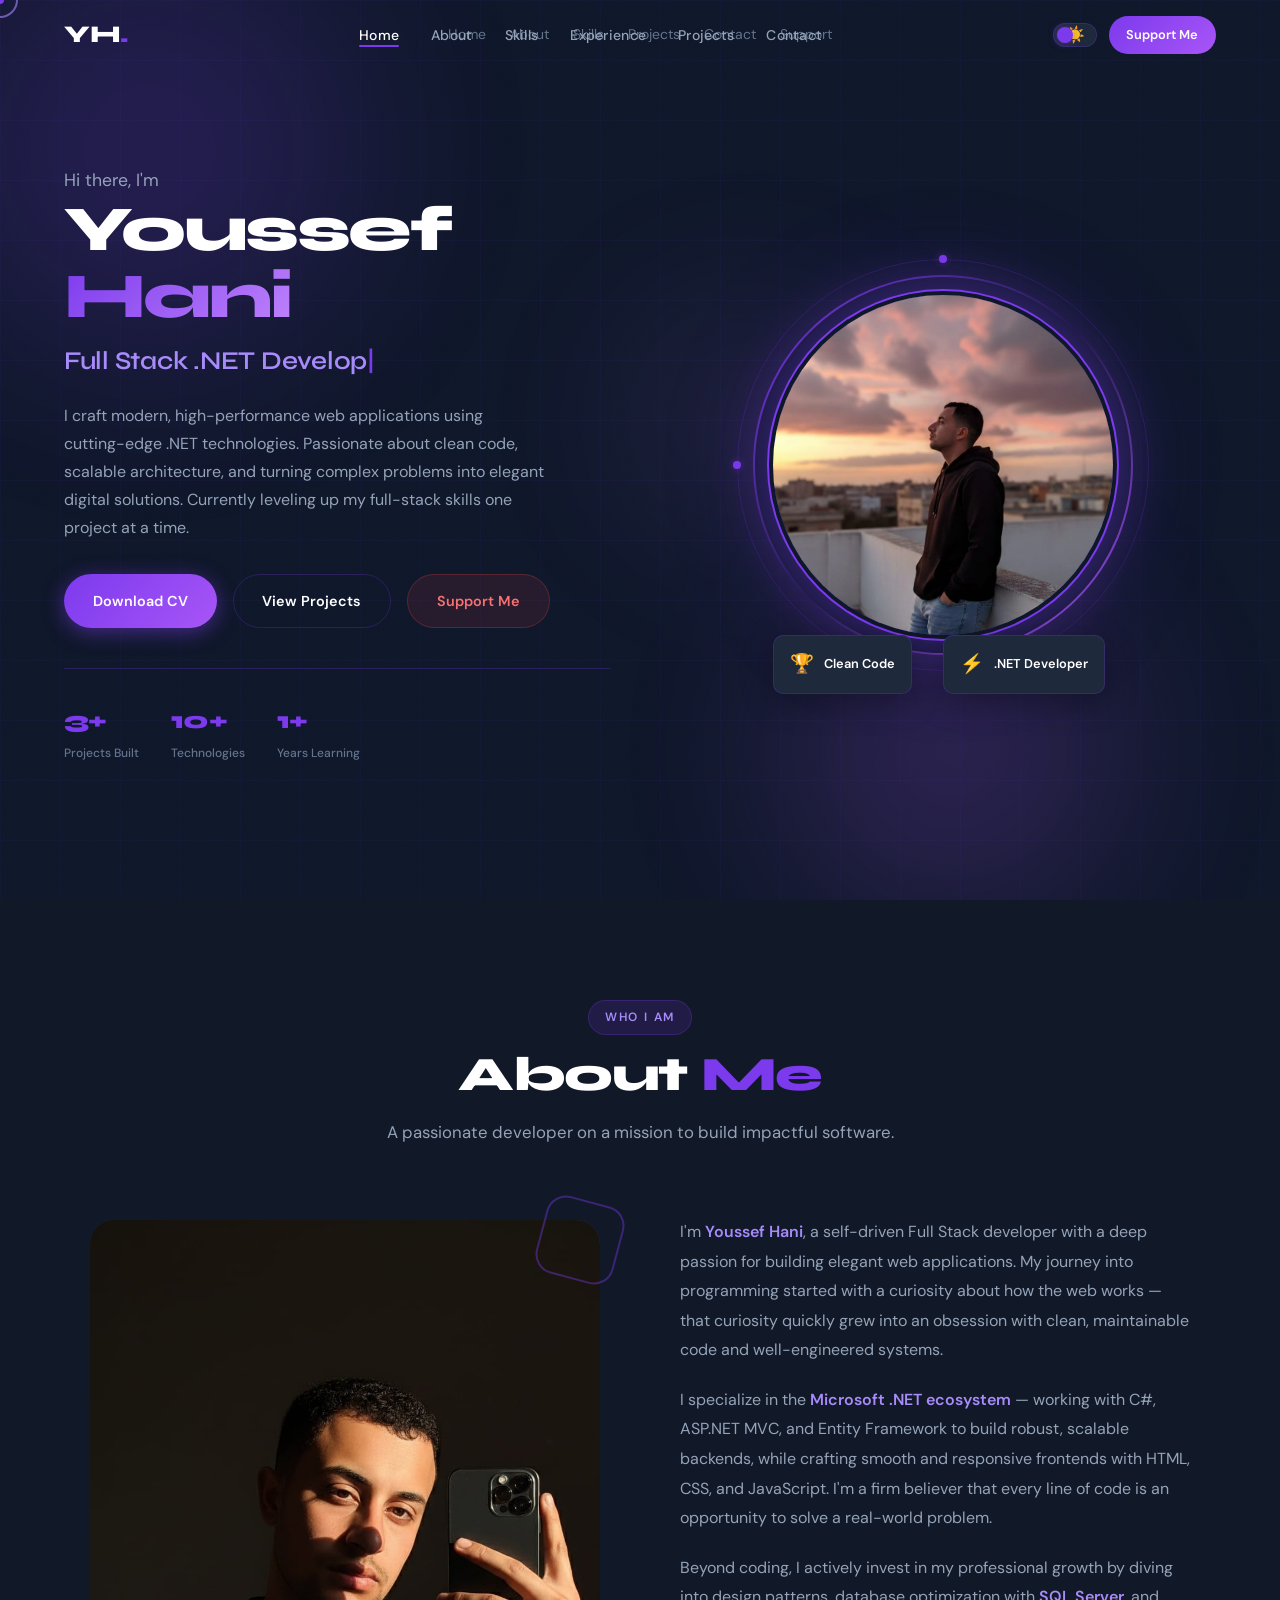
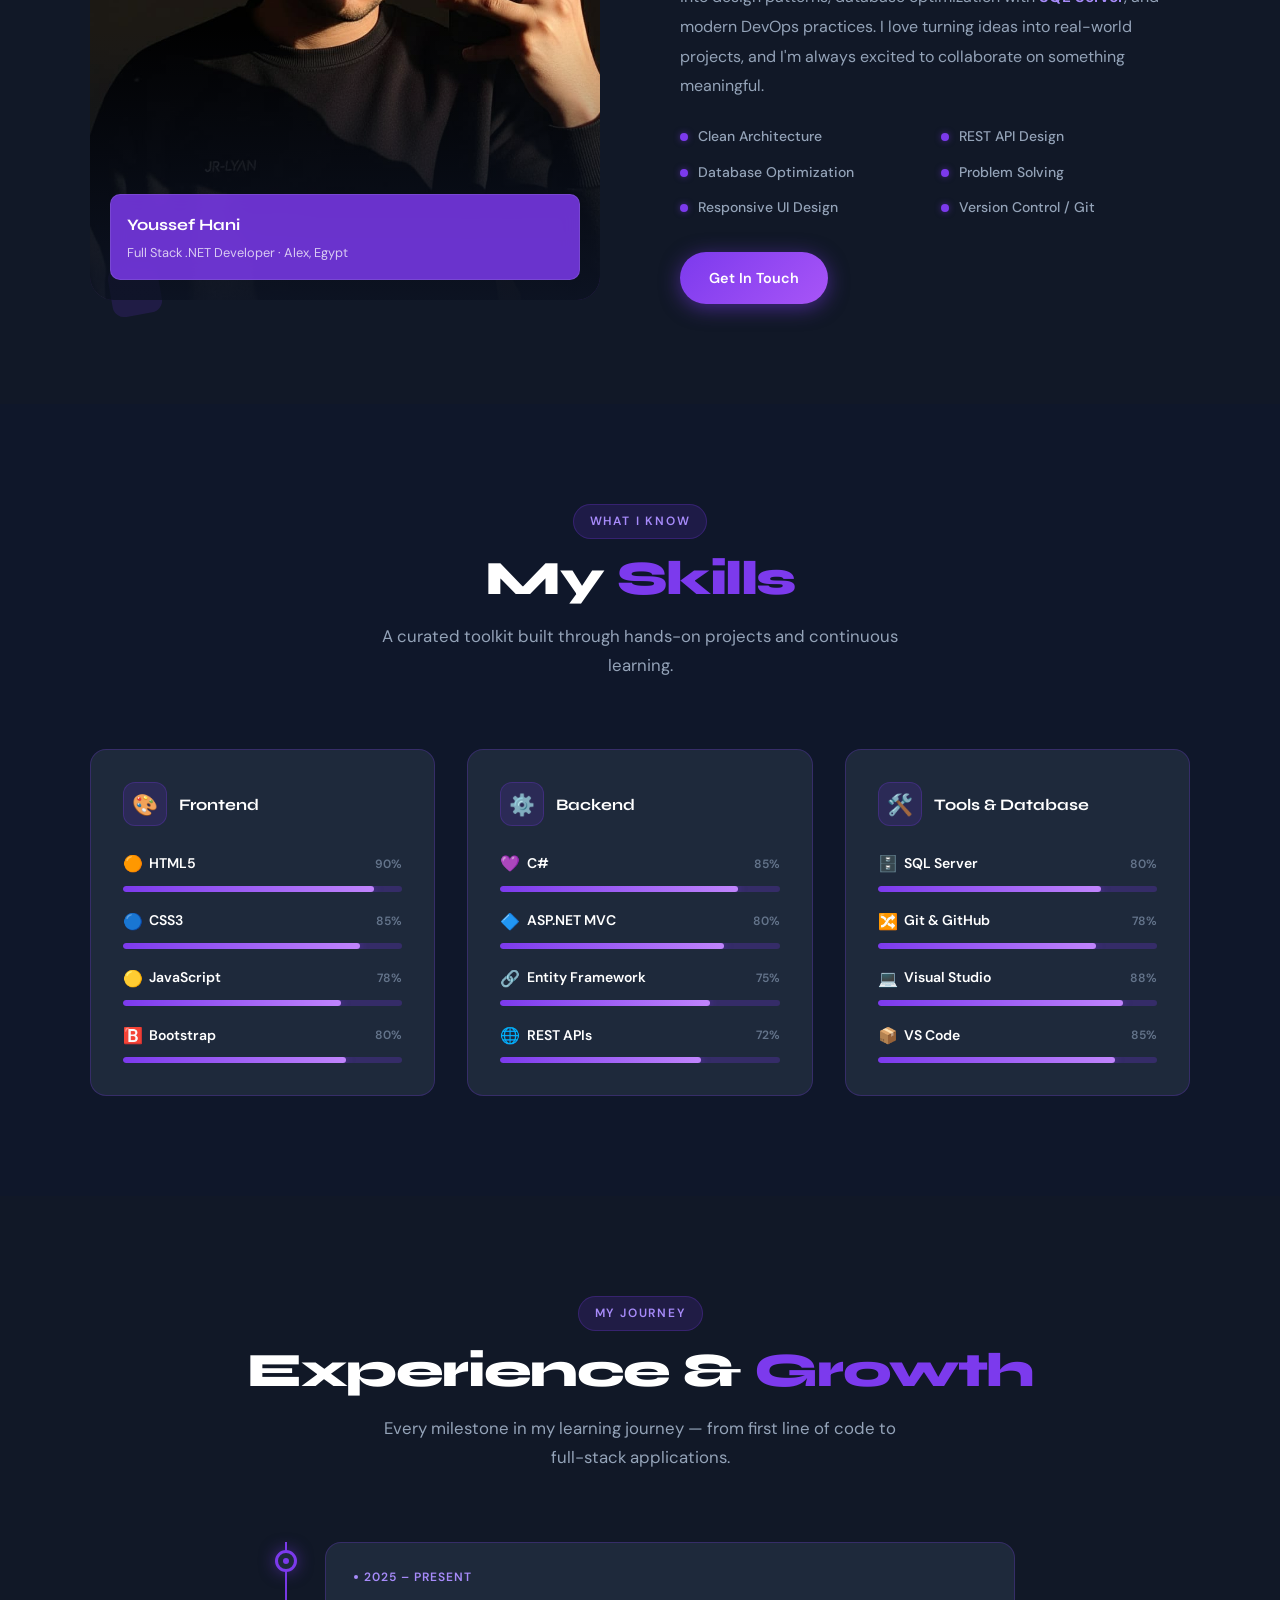
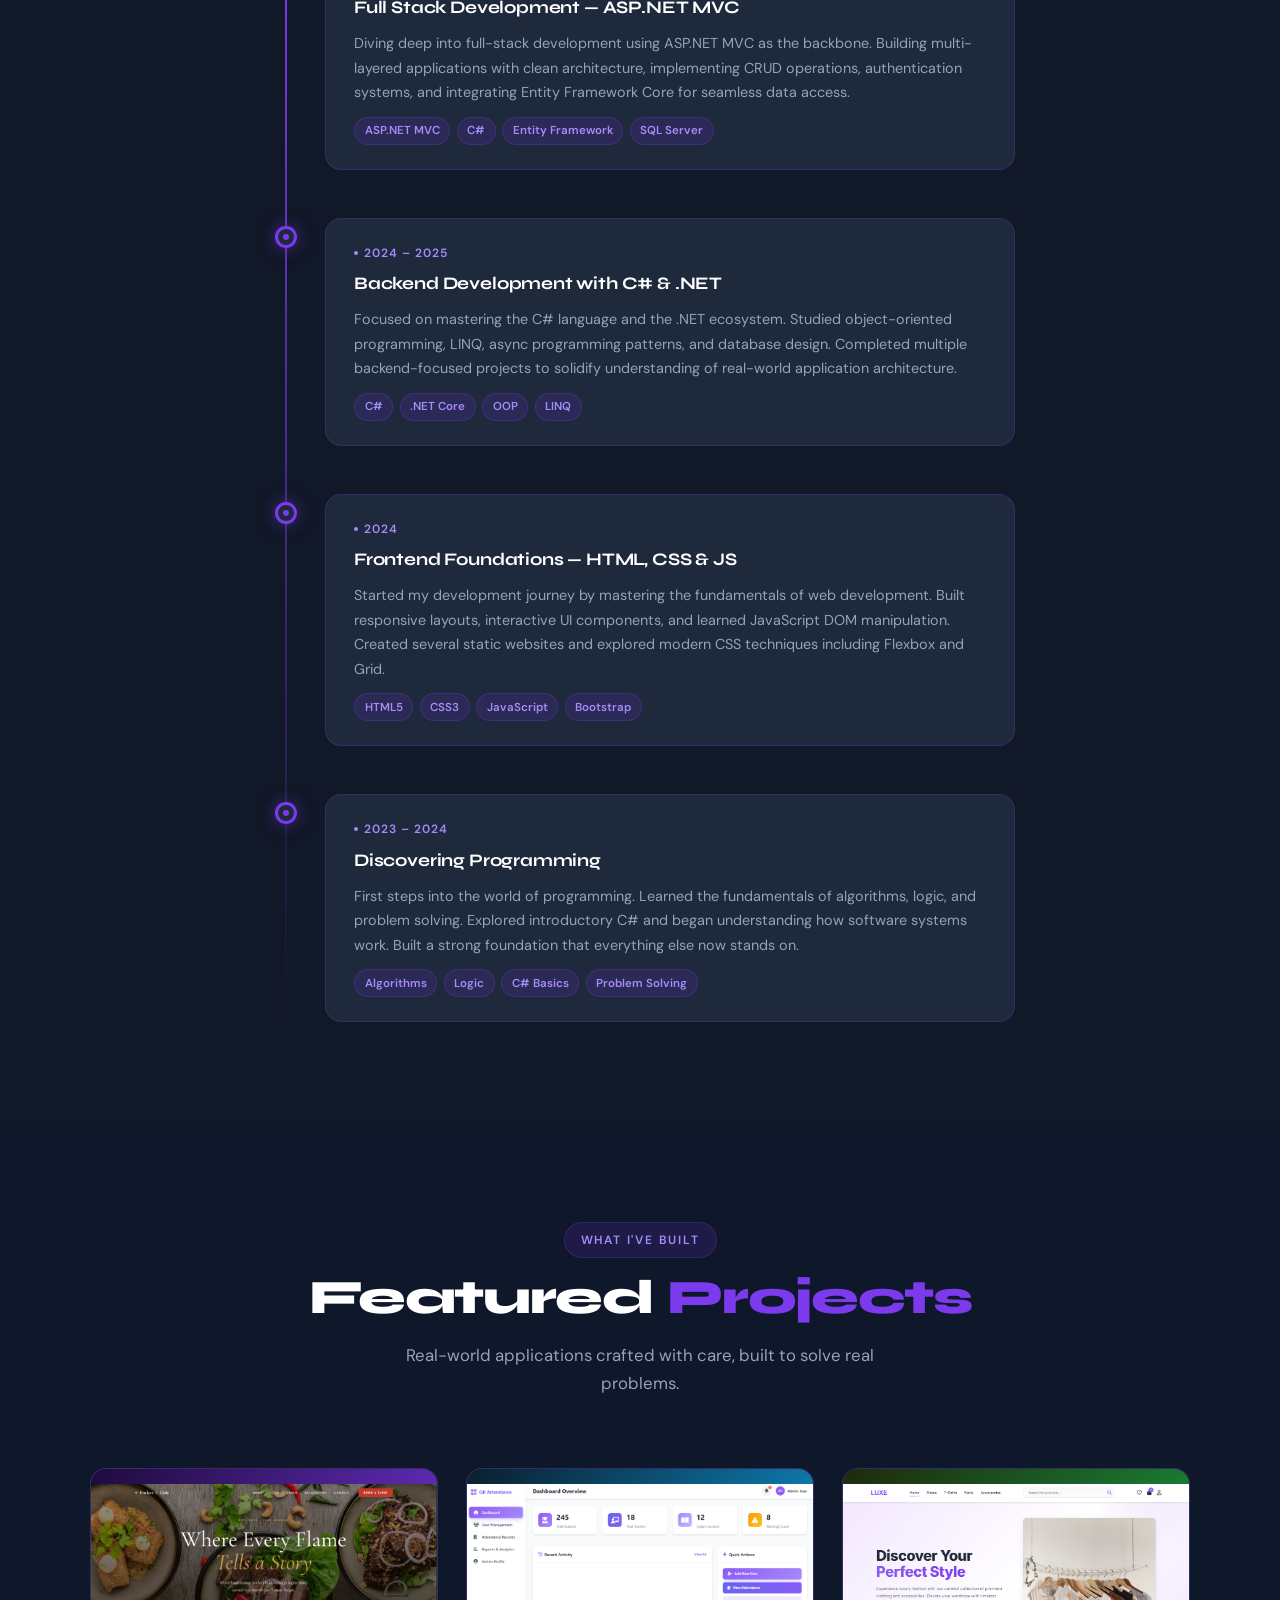
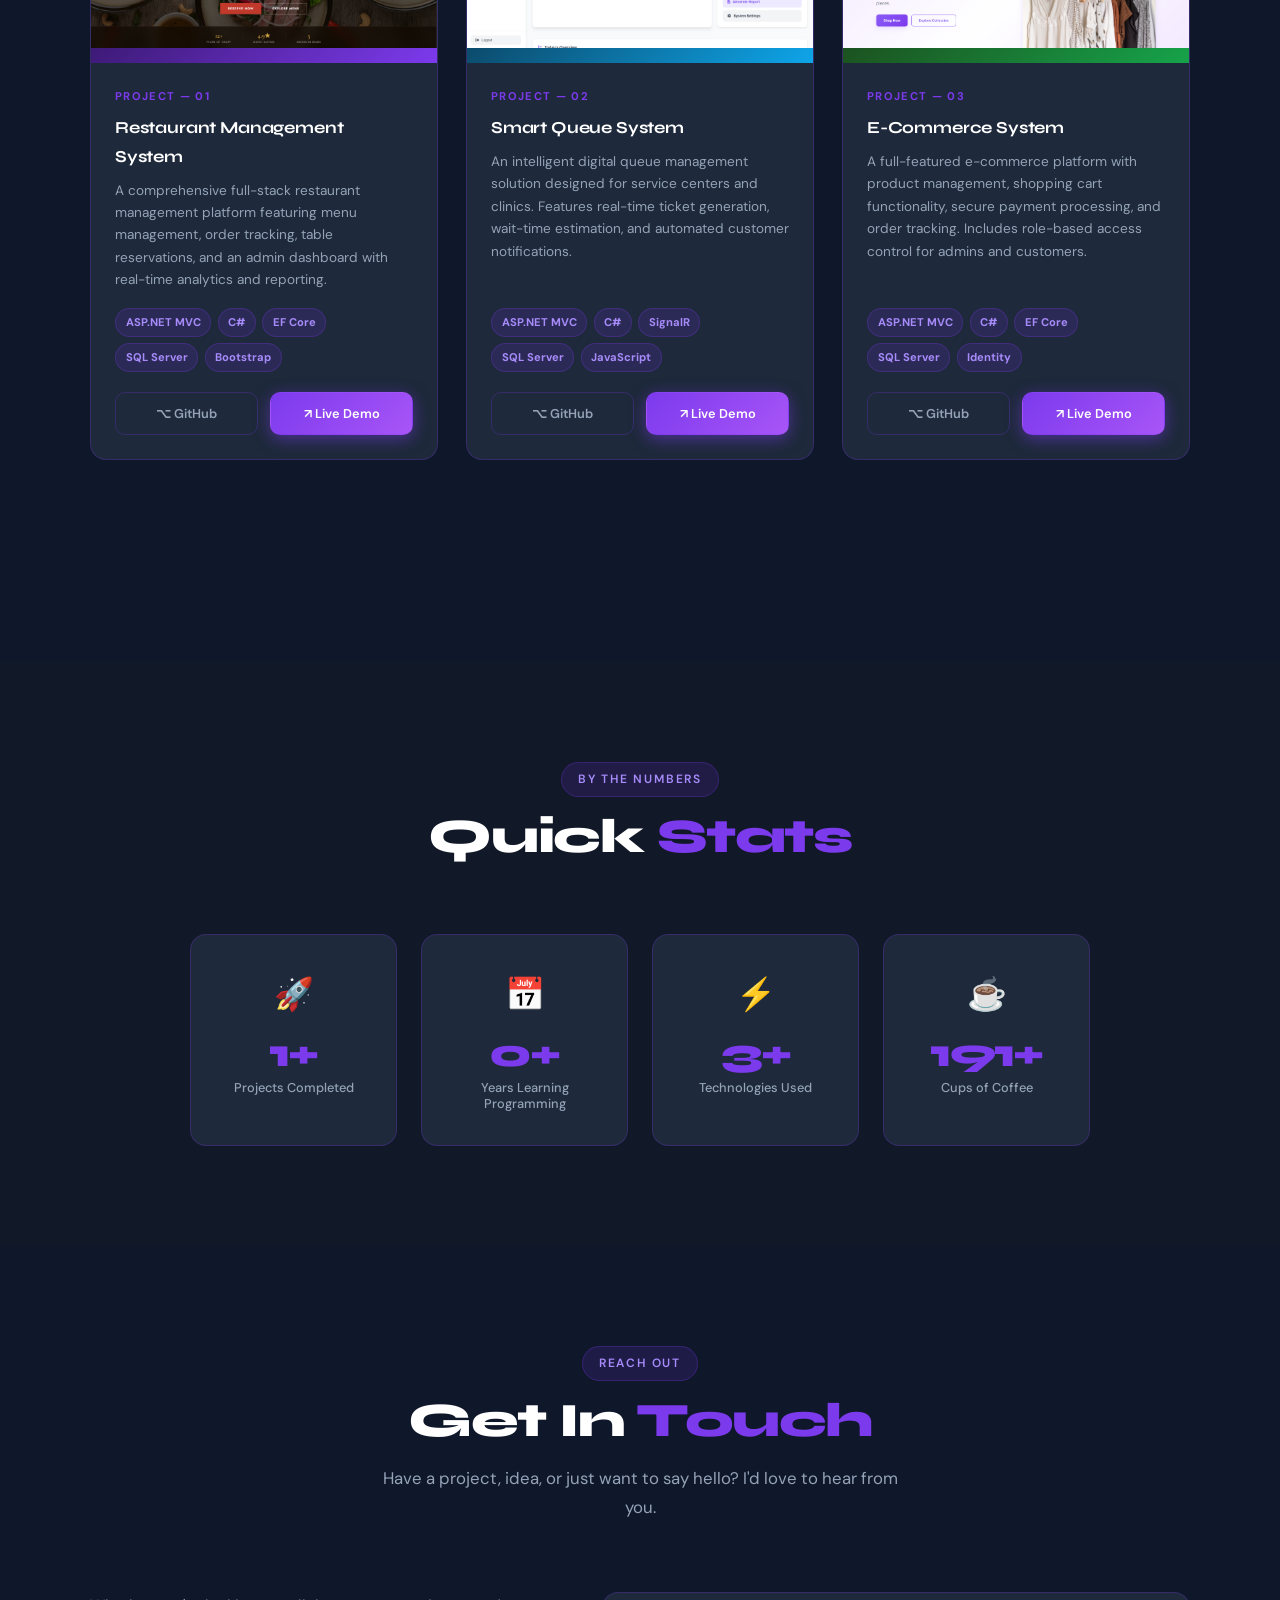
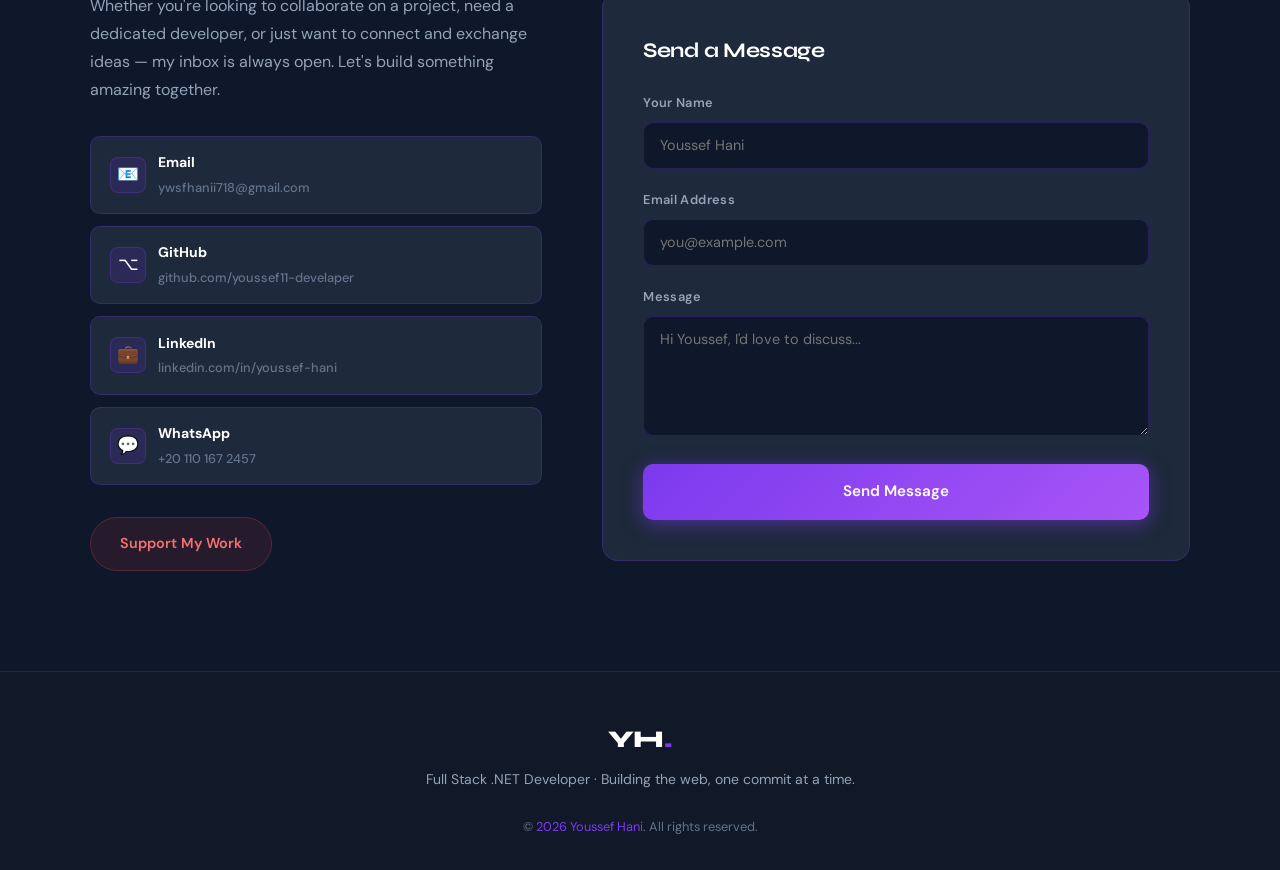
==== index.html @ 0d137464 "Add files via upload" ====
<!DOCTYPE html>
<html lang="en" data-theme="dark">
<head>
  <meta charset="UTF-8" />
  <meta name="viewport" content="width=device-width, initial-scale=1.0" />
  <title>Youssef Hani — Full Stack .NET Developer</title>
  <meta name="description" content="Portfolio of Youssef Hani, a passionate Full Stack .NET Developer specializing in ASP.NET MVC, C#, and modern web technologies." />
  <link rel="stylesheet" href="css/style.css" />
  <link rel="icon" href="data:image/svg+xml,<svg xmlns='http://www.w3.org/2000/svg' viewBox='0 0 32 32'><rect width='32' height='32' rx='8' fill='%237c3aed'/><text y='24' x='5' font-size='22' fill='white' font-family='sans-serif' font-weight='900'>Y</text></svg>" />
</head>
<body>

<!-- LOADER -->
<div id="loader">
  <div class="loader-ring"></div>
</div>

<!-- CURSOR -->
<div class="cursor-dot"></div>
<div class="cursor-ring"></div>

<!-- SCROLL TO TOP -->
<button class="scroll-top" id="scrollTop" aria-label="Scroll to top">↑</button>

<!-- ============================================================
     NAVIGATION
============================================================ -->
<nav id="navbar">
  <a href="#hero" class="nav-logo">YH<span>.</span></a>

  <ul class="nav-links">
    <li><a href="#hero">Home</a></li>
    <li><a href="#about">About</a></li>
    <li><a href="#skills">Skills</a></li>
    <li><a href="#experience">Experience</a></li>
    <li><a href="#projects">Projects</a></li>
    <li><a href="#contact">Contact</a></li>
  </ul>

  <div class="nav-actions">
    <button class="theme-toggle" id="themeToggle" aria-label="Toggle theme">
      <span class="theme-icon">☀️</span>
    </button>
    <a href="#contact" class="nav-support-btn">Support Me</a>
  </div>

  <button class="hamburger" id="hamburger" aria-label="Menu">
    <span></span><span></span><span></span>
  </button>
</nav>

<!-- Mobile Nav -->
<nav class="mobile-nav" id="mobileNav">
  <a href="#hero">Home</a>
  <a href="#about">About</a>
  <a href="#skills">Skills</a>
  <a href="#experience">Experience</a>
  <a href="#projects">Projects</a>
  <a href="#contact">Contact</a>
</nav>

<!-- ============================================================
     HERO SECTION
============================================================ -->
<section id="hero">
  <div class="hero-bg">
    <div class="hero-orb hero-orb-1"></div>
    <div class="hero-orb hero-orb-2"></div>
    <div class="hero-orb hero-orb-3"></div>
    <div class="hero-grid"></div>
  </div>

  <div class="hero-container">

    <!-- Text -->
    <div class="hero-text">
      <p class="hero-greeting">Hi there, I'm</p>
      <h1 class="hero-name">Youssef<br><span class="highlight">Hani</span></h1>
      <h2 class="hero-title"><span id="typed"></span><span class="typed-cursor">|</span></h2>
      <p class="hero-intro">
        I craft modern, high-performance web applications using cutting-edge .NET technologies.
        Passionate about clean code, scalable architecture, and turning complex problems into
        elegant digital solutions. Currently leveling up my full-stack skills one project at a time.
      </p>

      <div class="hero-btns">
        <a href="files/Youssef Hani Ahmed Abd Allah final cv4.pdf" download class="btn-primary">
           Download CV
        </a>
        <a href="#projects" class="btn-secondary">
           View Projects
        </a>
        <a href="#contact" class="btn-support">
           Support Me
        </a>
      </div>

      <div class="hero-stats">
        <div class="hero-stat-item">
          <div class="hero-stat-num">3+</div>
          <div class="hero-stat-label">Projects Built</div>
        </div>
        <div class="hero-stat-item">
          <div class="hero-stat-num">10+</div>
          <div class="hero-stat-label">Technologies</div>
        </div>
        <div class="hero-stat-item">
          <div class="hero-stat-num">1+</div>
          <div class="hero-stat-label">Years Learning</div>
        </div>
      </div>
    </div>

    <!-- Image -->
    <div class="hero-image-wrap">
      <div class="profile-ring-outer">
        <div class="profile-ring"></div>
        <div class="profile-ring-2"></div>
        <div class="profile-dots">
          <div class="profile-dot"></div>
          <div class="profile-dot"></div>
          <div class="profile-dot"></div>
        </div>
        <div class="profile-img-container">
          <div class="profile-placeholder"><img src="image/profile.jpeg" alt="Youssef Hani"></div>
        </div>

        <!-- Floating info cards -->
        <div class="hero-float-card"style="left: 50%;">
          <span class="float-icon">⚡</span> .NET Developer
        </div>
        <div class="hero-float-card">
          <span class="float-icon">🏆</span> Clean Code
        </div>
      </div>
    </div>

  </div>
</section>

<!-- ============================================================
     ABOUT SECTION
============================================================ -->
<section id="about">
  <div class="section-header reveal">
    <div class="section-label">Who I Am</div>
    <h2 class="section-title">About <span>Me</span></h2>
    <p class="section-desc">A passionate developer on a mission to build impactful software.</p>
  </div>

  <div class="about-grid">

    <div class="about-img-wrap reveal-left">
      <div class="about-img-box">
        <div class="big-letter"><img src="image/section.jpeg" alt="Youssef Hani"></div>
        <div class="about-img-badge">
          <h4>Youssef Hani</h4>
          <p>Full Stack .NET Developer · Alex, Egypt</p>
        </div>
      </div>
      <div class="about-decor"></div>
      <div class="about-decor-2"></div>
    </div>

    <div class="about-content reveal-right">
      <p>
        I'm <strong>Youssef Hani</strong>, a self-driven Full Stack developer with a deep passion for
        building elegant web applications. My journey into programming started with a curiosity
        about how the web works — that curiosity quickly grew into an obsession with clean, 
        maintainable code and well-engineered systems.
      </p>
      <p>
        I specialize in the <strong>Microsoft .NET ecosystem</strong> — working with C#, ASP.NET MVC, 
        and Entity Framework to build robust, scalable backends, while crafting smooth and responsive
        frontends with HTML, CSS, and JavaScript. I'm a firm believer that every line of code is 
        an opportunity to solve a real-world problem.
      </p>
      <p>
        Beyond coding, I actively invest in my professional growth by diving into design patterns,
        database optimization with <strong>SQL Server</strong>, and modern DevOps practices. I love 
        turning ideas into real-world projects, and I'm always excited to collaborate on something meaningful.
      </p>

      <div class="about-highlights">
        <div class="about-highlight-item">Clean Architecture</div>
        <div class="about-highlight-item">REST API Design</div>
        <div class="about-highlight-item">Database Optimization</div>
        <div class="about-highlight-item">Problem Solving</div>
        <div class="about-highlight-item">Responsive UI Design</div>
        <div class="about-highlight-item">Version Control / Git</div>
      </div>

      <div style="margin-top:2rem;">
        <a href="#contact" class="btn-primary">Get In Touch</a>
      </div>
    </div>

  </div>
</section>

<!-- ============================================================
     SKILLS SECTION
============================================================ -->
<section id="skills">
  <div class="section-header reveal">
    <div class="section-label">What I Know</div>
    <h2 class="section-title">My <span>Skills</span></h2>
    <p class="section-desc">A curated toolkit built through hands-on projects and continuous learning.</p>
  </div>

  <div class="skills-container">
    <div class="skills-grid">

      <!-- Frontend -->
      <div class="skill-category reveal delay-1">
        <div class="skill-cat-header">
          <div class="skill-cat-icon">🎨</div>
          <div class="skill-cat-title">Frontend</div>
        </div>
        <div class="skill-items">
          <div class="skill-item">
            <div class="skill-info">
              <span class="skill-name"><span class="skill-icon">🟠</span> HTML5</span>
              <span class="skill-pct">90%</span>
            </div>
            <div class="skill-bar"><div class="skill-bar-fill" data-width="90"></div></div>
          </div>
          <div class="skill-item">
            <div class="skill-info">
              <span class="skill-name"><span class="skill-icon">🔵</span> CSS3</span>
              <span class="skill-pct">85%</span>
            </div>
            <div class="skill-bar"><div class="skill-bar-fill" data-width="85"></div></div>
          </div>
          <div class="skill-item">
            <div class="skill-info">
              <span class="skill-name"><span class="skill-icon">🟡</span> JavaScript</span>
              <span class="skill-pct">78%</span>
            </div>
            <div class="skill-bar"><div class="skill-bar-fill" data-width="78"></div></div>
          </div>
          <div class="skill-item">
            <div class="skill-info">
              <span class="skill-name"><span class="skill-icon">🅱️</span> Bootstrap</span>
              <span class="skill-pct">80%</span>
            </div>
            <div class="skill-bar"><div class="skill-bar-fill" data-width="80"></div></div>
          </div>
        </div>
      </div>

      <!-- Backend -->
      <div class="skill-category reveal delay-2">
        <div class="skill-cat-header">
          <div class="skill-cat-icon">⚙️</div>
          <div class="skill-cat-title">Backend</div>
        </div>
        <div class="skill-items">
          <div class="skill-item">
            <div class="skill-info">
              <span class="skill-name"><span class="skill-icon">💜</span> C#</span>
              <span class="skill-pct">85%</span>
            </div>
            <div class="skill-bar"><div class="skill-bar-fill" data-width="85"></div></div>
          </div>
          <div class="skill-item">
            <div class="skill-info">
              <span class="skill-name"><span class="skill-icon">🔷</span> ASP.NET MVC</span>
              <span class="skill-pct">80%</span>
            </div>
            <div class="skill-bar"><div class="skill-bar-fill" data-width="80"></div></div>
          </div>
          <div class="skill-item">
            <div class="skill-info">
              <span class="skill-name"><span class="skill-icon">🔗</span> Entity Framework</span>
              <span class="skill-pct">75%</span>
            </div>
            <div class="skill-bar"><div class="skill-bar-fill" data-width="75"></div></div>
          </div>
          <div class="skill-item">
            <div class="skill-info">
              <span class="skill-name"><span class="skill-icon">🌐</span> REST APIs</span>
              <span class="skill-pct">72%</span>
            </div>
            <div class="skill-bar"><div class="skill-bar-fill" data-width="72"></div></div>
          </div>
        </div>
      </div>

      <!-- Tools -->
      <div class="skill-category reveal delay-3">
        <div class="skill-cat-header">
          <div class="skill-cat-icon">🛠️</div>
          <div class="skill-cat-title">Tools & Database</div>
        </div>
        <div class="skill-items">
          <div class="skill-item">
            <div class="skill-info">
              <span class="skill-name"><span class="skill-icon">🗄️</span> SQL Server</span>
              <span class="skill-pct">80%</span>
            </div>
            <div class="skill-bar"><div class="skill-bar-fill" data-width="80"></div></div>
          </div>
          <div class="skill-item">
            <div class="skill-info">
              <span class="skill-name"><span class="skill-icon">🔀</span> Git & GitHub</span>
              <span class="skill-pct">78%</span>
            </div>
            <div class="skill-bar"><div class="skill-bar-fill" data-width="78"></div></div>
          </div>
          <div class="skill-item">
            <div class="skill-info">
              <span class="skill-name"><span class="skill-icon">💻</span> Visual Studio</span>
              <span class="skill-pct">88%</span>
            </div>
            <div class="skill-bar"><div class="skill-bar-fill" data-width="88"></div></div>
          </div>
          <div class="skill-item">
            <div class="skill-info">
              <span class="skill-name"><span class="skill-icon">📦</span> VS Code</span>
              <span class="skill-pct">85%</span>
            </div>
            <div class="skill-bar"><div class="skill-bar-fill" data-width="85"></div></div>
          </div>
        </div>
      </div>

    </div>
  </div>
</section>

<!-- ============================================================
     EXPERIENCE SECTION
============================================================ -->
<section id="experience">
  <div class="section-header reveal">
    <div class="section-label">My Journey</div>
    <h2 class="section-title">Experience &amp; <span>Growth</span></h2>
    <p class="section-desc">Every milestone in my learning journey — from first line of code to full-stack applications.</p>
  </div>

  <div class="timeline">

    <div class="timeline-item reveal">
      <div class="timeline-dot"><div class="timeline-dot-inner"></div></div>
      <div class="timeline-card">
        <div class="timeline-period">2025 – Present</div>
        <h3 class="timeline-title">Full Stack Development — ASP.NET MVC</h3>
        <p class="timeline-desc">
          Diving deep into full-stack development using ASP.NET MVC as the backbone. Building multi-layered
          applications with clean architecture, implementing CRUD operations, authentication systems, and integrating
          Entity Framework Core for seamless data access.
        </p>
        <div class="timeline-tags">
          <span class="timeline-tag">ASP.NET MVC</span>
          <span class="timeline-tag">C#</span>
          <span class="timeline-tag">Entity Framework</span>
          <span class="timeline-tag">SQL Server</span>
        </div>
      </div>
    </div>

    <div class="timeline-item reveal delay-1">
      <div class="timeline-dot"><div class="timeline-dot-inner"></div></div>
      <div class="timeline-card">
        <div class="timeline-period">2024 – 2025</div>
        <h3 class="timeline-title">Backend Development with C# &amp; .NET</h3>
        <p class="timeline-desc">
          Focused on mastering the C# language and the .NET ecosystem. Studied object-oriented programming, LINQ,
          async programming patterns, and database design. Completed multiple backend-focused projects to solidify
          understanding of real-world application architecture.
        </p>
        <div class="timeline-tags">
          <span class="timeline-tag">C#</span>
          <span class="timeline-tag">.NET Core</span>
          <span class="timeline-tag">OOP</span>
          <span class="timeline-tag">LINQ</span>
        </div>
      </div>
    </div>

    <div class="timeline-item reveal delay-2">
      <div class="timeline-dot"><div class="timeline-dot-inner"></div></div>
      <div class="timeline-card">
        <div class="timeline-period">2024</div>
        <h3 class="timeline-title">Frontend Foundations — HTML, CSS &amp; JS</h3>
        <p class="timeline-desc">
          Started my development journey by mastering the fundamentals of web development. Built responsive layouts,
          interactive UI components, and learned JavaScript DOM manipulation. Created several static websites
          and explored modern CSS techniques including Flexbox and Grid.
        </p>
        <div class="timeline-tags">
          <span class="timeline-tag">HTML5</span>
          <span class="timeline-tag">CSS3</span>
          <span class="timeline-tag">JavaScript</span>
          <span class="timeline-tag">Bootstrap</span>
        </div>
      </div>
    </div>

    <div class="timeline-item reveal delay-3">
      <div class="timeline-dot"><div class="timeline-dot-inner"></div></div>
      <div class="timeline-card">
        <div class="timeline-period">2023 – 2024</div>
        <h3 class="timeline-title">Discovering Programming</h3>
        <p class="timeline-desc">
          First steps into the world of programming. Learned the fundamentals of algorithms, logic, and problem
          solving. Explored introductory C# and began understanding how software systems work. Built a strong
          foundation that everything else now stands on.
        </p>
        <div class="timeline-tags">
          <span class="timeline-tag">Algorithms</span>
          <span class="timeline-tag">Logic</span>
          <span class="timeline-tag">C# Basics</span>
          <span class="timeline-tag">Problem Solving</span>
        </div>
      </div>
    </div>

  </div>
</section>

<!-- ============================================================
     PROJECTS SECTION
============================================================ -->
<section id="projects">
  <div class="section-header reveal">
    <div class="section-label">What I've Built</div>
    <h2 class="section-title">Featured <span>Projects</span></h2>
    <p class="section-desc">Real-world applications crafted with care, built to solve real problems.</p>
  </div>

  <div class="projects-grid">

    <!-- Project 1 -->
    <div class="project-card reveal delay-1">
      <div class="project-img">
        <div class="project-img-inner project-img-placeholder proj-p1"><img src="image/resturant.png" alt="Project 1"></div>
        <div class="project-img-overlay">
          <a href="https://github.com/Youssef11-Develaper/Restaurant" target="_blank" class="overlay-btn" title="GitHub">⌥</a>
          <a href="https://github.com/Youssef11-Develaper/Restaurant" class="overlay-btn" title="Live Demo">↗</a>
        </div>
      </div>
      <div class="project-content">
        <div class="project-number">Project — 01</div>
        <h3 class="project-title">Restaurant Management System</h3>
        <p class="project-desc">
          A comprehensive full-stack restaurant management platform featuring menu management, order tracking,
          table reservations, and an admin dashboard with real-time analytics and reporting.
        </p>
        <div class="project-techs">
          <span class="project-tech">ASP.NET MVC</span>
          <span class="project-tech">C#</span>
          <span class="project-tech">EF Core</span>
          <span class="project-tech">SQL Server</span>
          <span class="project-tech">Bootstrap</span>
        </div>
        <div class="project-links">
          <a href="https://github.com/Youssef11-Develaper/Restaurant" target="_blank" class="project-link-btn github">⌥ GitHub</a>
          <a href="https://github.com/Youssef11-Develaper/Restaurant" class="project-link-btn demo">↗ Live Demo</a>
        </div>
      </div>
    </div>

    <!-- Project 2 -->
    <div class="project-card reveal delay-2">
      <div class="project-img">
        <div class="project-img-inner project-img-placeholder proj-p2"><img src="image/QR.png" alt="Project 2"></div>
        <div class="project-img-overlay">
          <a href="https://github.com/Youssef11-Develaper/QR-Attendance-System-FrontEnd" target="_blank" class="overlay-btn" title="GitHub">⌥</a>
          <a href="https://youssef11-develaper.github.io/QR-Attendance-System-FrontEnd/" class="overlay-btn" title="Live Demo">↗</a>
        </div>
      </div>
      <div class="project-content">
        <div class="project-number">Project — 02</div>
        <h3 class="project-title">Smart Queue System</h3>
        <p class="project-desc">
          An intelligent digital queue management solution designed for service centers and clinics.
          Features real-time ticket generation, wait-time estimation, and automated customer notifications.
        </p>
        <div class="project-techs">
          <span class="project-tech">ASP.NET MVC</span>
          <span class="project-tech">C#</span>
          <span class="project-tech">SignalR</span>
          <span class="project-tech">SQL Server</span>
          <span class="project-tech">JavaScript</span>
        </div>
        <div class="project-links">
          <a href="https://github.com/Youssef11-Develaper/QR-Attendance-System-FrontEnd" target="_blank" class="project-link-btn github">⌥ GitHub</a>
          <a href="https://youssef11-develaper.github.io/QR-Attendance-System-FrontEnd/" class="project-link-btn demo">↗ Live Demo</a>
        </div>
      </div>
    </div>

    <!-- Project 3 -->
    <div class="project-card reveal delay-3">
      <div class="project-img">
        <div class="project-img-inner project-img-placeholder proj-p3"><img src="image/e-commmerce.png" alt="Project 3"></div>
        <div class="project-img-overlay">
          <a href="https://github.com/Youssef11-Develaper/Shopping" target="_blank" class="overlay-btn" title="GitHub">⌥</a>
          <a href=" https://youssef11-develaper.github.io/Shopping/" class="overlay-btn" title="Live Demo">↗</a>
        </div>
      </div>
      <div class="project-content">
        <div class="project-number">Project — 03</div>
        <h3 class="project-title">E-Commerce System</h3>
        <p class="project-desc">
          A full-featured e-commerce platform with product management, shopping cart functionality,
          secure payment processing, and order tracking. Includes role-based access control for admins and customers.
        </p>
        <div class="project-techs">
          <span class="project-tech">ASP.NET MVC</span>
          <span class="project-tech">C#</span>
          <span class="project-tech">EF Core</span>
          <span class="project-tech">SQL Server</span>
          <span class="project-tech">Identity</span>
        </div>
        <div class="project-links">
          <a href="https://github.com/Youssef11-Develaper/Shopping" target="_blank" class="project-link-btn github">⌥ GitHub</a>
          <button class="project-link-btn demo">↗ Live Demo</button>
        </div>
      </div>
    </div>

  </div>

  <div style="text-align:center; margin-top:3rem;" class="reveal">
    <a href="https://github.com/youssef11-develaper" target="_blank" class="btn-secondary">
      ⌥ View All on GitHub
    </a>
  </div>
</section>

<!-- ============================================================
     STATISTICS SECTION
============================================================ -->
<section id="stats">
  <div class="section-header reveal">
    <div class="section-label">By The Numbers</div>
    <h2 class="section-title">Quick <span>Stats</span></h2>
  </div>

  <div class="stats-grid">
    <div class="stat-card reveal delay-1">
      <div class="stat-icon">🚀</div>
      <div class="stat-num" data-target="3" data-suffix="+">0+</div>
      <div class="stat-label">Projects Completed</div>
    </div>
    <div class="stat-card reveal delay-2">
      <div class="stat-icon">📅</div>
      <div class="stat-num" data-target="1" data-suffix="+">0+</div>
      <div class="stat-label">Years Learning Programming</div>
    </div>
    <div class="stat-card reveal delay-3">
      <div class="stat-icon">⚡</div>
      <div class="stat-num" data-target="10" data-suffix="+">0+</div>
      <div class="stat-label">Technologies Used</div>
    </div>
    <div class="stat-card reveal delay-4">
      <div class="stat-icon">☕</div>
      <div class="stat-num" data-target="500" data-suffix="+">0+</div>
      <div class="stat-label">Cups of Coffee</div>
    </div>
  </div>
</section>

<!-- ============================================================
     CONTACT SECTION
============================================================ -->
<section id="contact">
  <div class="section-header reveal">
    <div class="section-label">Reach Out</div>
    <h2 class="section-title">Get In <span>Touch</span></h2>
    <p class="section-desc">Have a project, idea, or just want to say hello? I'd love to hear from you.</p>
  </div>

  <div class="contact-wrap">

    <!-- Info -->
    <div class="contact-info reveal-left">
      <p class="contact-intro">
        Whether you're looking to collaborate on a project, need a dedicated developer,
        or just want to connect and exchange ideas — my inbox is always open. Let's build something amazing together.
      </p>

      <div class="contact-links">
        <a href="mailto:ywsfhanii718@gmail.com" class="contact-link-item">
          <div class="contact-link-icon">📧</div>
          <div>
            <div style="font-weight:700; margin-bottom:2px;">Email</div>
            <div style="font-size:0.8rem; color:var(--text-dim);">ywsfhanii718@gmail.com</div>
          </div>
        </a>
        <a href="https://github.com/youssef11-develaper" target="_blank" class="contact-link-item">
          <div class="contact-link-icon">⌥</div>
          <div>
            <div style="font-weight:700; margin-bottom:2px;">GitHub</div>
            <div style="font-size:0.8rem; color:var(--text-dim);">github.com/youssef11-develaper</div>
          </div>
        </a>
        <a href="https://www.linkedin.com/in/youssef-hani718?utm_source=share&utm_campaign=share_via&utm_content=profile&utm_medium=android_app" target="_blank" class="contact-link-item">
          <div class="contact-link-icon">💼</div>
          <div>
            <div style="font-weight:700; margin-bottom:2px;">LinkedIn</div>
            <div style="font-size:0.8rem; color:var(--text-dim);">linkedin.com/in/youssef-hani</div>
          </div>
        </a>
        <a href="https://wa.me/201101672457" target="_blank" class="contact-link-item">
          <div class="contact-link-icon">💬</div>
          <div>
            <div style="font-weight:700; margin-bottom:2px;">WhatsApp</div>
            <div style="font-size:0.8rem; color:var(--text-dim);">+20 110 167 2457</div>
          </div>
        </a>
      </div>

      <a href="login.html" class="btn-support" style="display:inline-flex;">Support My Work</a>
    </div>

    <!-- Form -->
    <div class="contact-form-wrap reveal-right">
      <h3 class="form-title">Send a Message</h3>
      <form id="contactForm" novalidate>
        <div class="form-group">
          <label for="fname">Your Name</label>
          <input type="text" id="fname" placeholder="Youssef Hani" autocomplete="name" />
          <div class="form-error" id="nameErr">Please enter your name.</div>
        </div>
        <div class="form-group">
          <label for="femail">Email Address</label>
          <input type="email" id="femail" placeholder="you@example.com" autocomplete="email" />
          <div class="form-error" id="emailErr">Please enter a valid email address.</div>
        </div>
        <div class="form-group">
          <label for="fmessage">Message</label>
          <textarea id="fmessage" placeholder="Hi Youssef, I'd love to discuss..."></textarea>
          <div class="form-error" id="msgErr">Please enter a message (at least 10 characters).</div>
        </div>
        <a href="login.html"  type="submit" class="form-submit-btn">Send Message</a>
        <div class="form-success" id="formSuccess">
          ✅ Message sent successfully! I'll get back to you soon.
        </div>
      </form>
    </div>

  </div>
</section>

<!-- ============================================================
     FOOTER
============================================================ -->
<footer>
  <div class="footer-logo">YH<span>.</span></div>
  <p class="footer-tagline">Full Stack .NET Developer · Building the web, one commit at a time.</p>
  <nav class="footer-nav">
    <a href="#hero">Home</a>
    <a href="#about">About</a>
    <a href="#skills">Skills</a>
    <a href="#projects">Projects</a>
    <a href="#contact">Contact</a>
    <a href="login.html">Support</a>
  </nav>
  <p class="footer-copy">
    © <span id="year"></span> <span>Youssef Hani</span>. All rights reserved.
  </p>
</footer>

<script src="js/script.js"></script>
</body>
</html>
---- css/style.css ----
/* ============================================================
   FONTS
============================================================ */
@import url('https://fonts.googleapis.com/css2?family=Syne:wght@400;500;600;700;800&family=DM+Sans:ital,opsz,wght@0,9..40,300;0,9..40,400;0,9..40,500;1,9..40,300&display=swap');

/* ============================================================
   CSS VARIABLES - DARK MODE (DEFAULT)
============================================================ */
:root {
  --bg: #0f172a;
  --bg2: #111827;
  --card: #1e293b;
  --card2: #162032;
  --primary: #7c3aed;
  --primary-light: #9d5cf5;
  --secondary: #a78bfa;
  --accent: #c084fc;
  --text: #ffffff;
  --text-muted: #94a3b8;
  --text-dim: #64748b;
  --border: rgba(124,58,237,0.25);
  --glow: rgba(124,58,237,0.5);
  --glow-soft: rgba(124,58,237,0.15);
  --success: #10b981;
  --font-display: 'Syne', sans-serif;
  --font-body: 'DM Sans', sans-serif;
  --radius: 16px;
  --radius-sm: 10px;
  --transition: 0.35s cubic-bezier(0.4, 0, 0.2, 1);
  --shadow: 0 20px 60px rgba(0,0,0,0.4);
  --shadow-card: 0 8px 32px rgba(0,0,0,0.3);
  --noise: url("data:image/svg+xml,%3Csvg xmlns='http://www.w3.org/2000/svg' width='300' height='300'%3E%3Cfilter id='n'%3E%3CfeTurbulence type='fractalNoise' baseFrequency='0.75' numOctaves='4' stitchTiles='stitch'/%3E%3C/filter%3E%3Crect width='300' height='300' filter='url(%23n)' opacity='0.04'/%3E%3C/svg%3E");
}

[data-theme="light"] {
  --bg: #f8f5ff;
  --bg2: #f0ebff;
  --card: #ffffff;
  --card2: #f3f0ff;
  --primary: #7c3aed;
  --primary-light: #9d5cf5;
  --secondary: #7c3aed;
  --accent: #a855f7;
  --text: #1f2937;
  --text-muted: #4b5563;
  --text-dim: #6b7280;
  --border: rgba(124,58,237,0.2);
  --glow: rgba(124,58,237,0.3);
  --glow-soft: rgba(124,58,237,0.08);
  --shadow: 0 20px 60px rgba(124,58,237,0.12);
  --shadow-card: 0 8px 32px rgba(124,58,237,0.1);
}

/* ============================================================
   RESET & BASE
============================================================ */
*, *::before, *::after { box-sizing: border-box; margin: 0; padding: 0; }

html { scroll-behavior: smooth; font-size: 16px; }

body {
  font-family: var(--font-body);
  background: var(--bg);
  color: var(--text);
  line-height: 1.7;
  overflow-x: hidden;
  transition: background var(--transition), color var(--transition);
}

/* Noise texture overlay */
body::before {
  content: '';
  position: fixed;
  inset: 0;
  background-image: var(--noise);
  pointer-events: none;
  z-index: 0;
  opacity: 0.4;
}

a { color: inherit; text-decoration: none; }
img { max-width: 100%; display: block; }
ul { list-style: none; }

/* ============================================================
   SCROLLBAR
============================================================ */
::-webkit-scrollbar { width: 6px; }
::-webkit-scrollbar-track { background: var(--bg); }
::-webkit-scrollbar-thumb { background: var(--primary); border-radius: 3px; }

/* ============================================================
   SELECTION
============================================================ */
::selection { background: var(--primary); color: #fff; }

/* ============================================================
   LOADER
============================================================ */
#loader {
  position: fixed;
  inset: 0;
  background: var(--bg);
  display: flex;
  align-items: center;
  justify-content: center;
  z-index: 9999;
  transition: opacity 0.6s ease, visibility 0.6s ease;
}
#loader.hidden { opacity: 0; visibility: hidden; }
.loader-ring {
  width: 56px;
  height: 56px;
  border: 3px solid var(--border);
  border-top-color: var(--primary);
  border-radius: 50%;
  animation: spin 0.8s linear infinite;
}
@keyframes spin { to { transform: rotate(360deg); } }

/* ============================================================
   CURSOR
============================================================ */
.cursor-dot {
  width: 8px; height: 8px;
  background: var(--primary);
  border-radius: 50%;
  position: fixed;
  pointer-events: none;
  z-index: 10000;
  transition: transform 0.1s ease;
  transform: translate(-50%, -50%);
}
.cursor-ring {
  width: 36px; height: 36px;
  border: 2px solid var(--secondary);
  border-radius: 50%;
  position: fixed;
  pointer-events: none;
  z-index: 9999;
  transition: transform 0.18s ease, width 0.3s ease, height 0.3s ease, opacity 0.3s ease;
  transform: translate(-50%, -50%);
  opacity: 0.6;
}
.cursor-ring.hover { width: 56px; height: 56px; opacity: 1; border-color: var(--primary); }

/* ============================================================
   NAVIGATION
============================================================ */
nav {
  position: fixed;
  /* background-color: #f8f5ff; */
  top: 0; left: 0; right: 0;
  z-index: 1000;
  padding: 0 5%;
  height: 70px;
  display: flex;
  align-items: center;
  justify-content: space-between;
  transition: background var(--transition), box-shadow var(--transition), backdrop-filter var(--transition);
}
nav.scrolled {
  background: rgba(15,23,42,0.85);
  backdrop-filter: blur(20px);
  box-shadow: 0 1px 0 var(--border);
}
[data-theme="light"] nav.scrolled {
  background: rgba(248,245,255,0.85);
}

.nav-logo {
  font-family: var(--font-display);
  font-size: 1.5rem;
  font-weight: 800;
  color: var(--text);
  letter-spacing: -0.02em;
}
.nav-logo span { color: var(--primary); }

.nav-links {
  display: flex;
  gap: 2rem;
  align-items: center;
}
.nav-links a {
  font-size: 0.875rem;
  font-weight: 500;
  color: var(--text-muted);
  position: relative;
  transition: color var(--transition);
  letter-spacing: 0.02em;
}
.nav-links a::after {
  content: '';
  position: absolute;
  bottom: -3px; left: 0;
  width: 0; height: 2px;
  background: var(--primary);
  border-radius: 1px;
  transition: width var(--transition);
}
.nav-links a:hover, .nav-links a.active { color: var(--text); }
.nav-links a:hover::after, .nav-links a.active::after { width: 100%; }

.nav-actions { display: flex; gap: 0.75rem; align-items: center; }

/* Theme toggle */
.theme-toggle {
  width: 44px; height: 24px;
  background: var(--card);
  border: 1px solid var(--border);
  border-radius: 12px;
  cursor: pointer;
  position: relative;
  transition: background var(--transition);
}
.theme-toggle::after {
  content: '';
  position: absolute;
  top: 3px; left: 3px;
  width: 16px; height: 16px;
  background: var(--primary);
  border-radius: 50%;
  transition: transform var(--transition);
  box-shadow: 0 0 8px var(--glow);
}
[data-theme="light"] .theme-toggle::after { transform: translateX(20px); }

.theme-icon { font-size: 1rem; line-height: 1; }

.nav-support-btn {
  background: linear-gradient(135deg, var(--primary), #a855f7);
  color: white;
  border: none;
  padding: 0.5rem 1.1rem;
  border-radius: 100px;
  font-size: 0.8rem;
  font-weight: 600;
  cursor: pointer;
  transition: transform var(--transition), box-shadow var(--transition);
  font-family: var(--font-body);
  white-space: nowrap;
}
.nav-support-btn:hover { transform: translateY(-2px); box-shadow: 0 8px 24px var(--glow); }

.hamburger {
  display: none;
  flex-direction: column;
  gap: 5px;
  cursor: pointer;
  padding: 4px;
}
.hamburger span {
  width: 24px; height: 2px;
  background: var(--text);
  border-radius: 1px;
  transition: transform var(--transition), opacity var(--transition);
}
.hamburger.open span:nth-child(1) { transform: translateY(7px) rotate(45deg); }
.hamburger.open span:nth-child(2) { opacity: 0; }
.hamburger.open span:nth-child(3) { transform: translateY(-7px) rotate(-45deg); }

/* Mobile nav */
.mobile-nav {
  display: none;
  position: fixed;
  top: 70px; left: 0; right: 0;
  background: var(--bg2);
  border-bottom: 1px solid var(--border);
  padding: 1.5rem 5%;
  z-index: 999;
  flex-direction: column;
  gap: 1rem;
  transform: translateY(-110%);
  transition: transform var(--transition);
  backdrop-filter: blur(20px);
}
.mobile-nav.open { transform: translateY(0); }
.mobile-nav a {
  font-size: 1.1rem;
  color: var(--text-muted);
  padding: 0.5rem 0;
  border-bottom: 1px solid var(--border);
  transition: color var(--transition);
}
.mobile-nav a:hover { color: var(--primary); }

/* ============================================================
   SECTIONS BASE
============================================================ */
section {
  position: relative;
  z-index: 1;
  padding: 100px 5%;
}
.section-header {
  text-align: center;
  margin-bottom: 70px;
}
.section-label {
  display: inline-block;
  font-size: 0.75rem;
  font-weight: 600;
  letter-spacing: 0.15em;
  text-transform: uppercase;
  color: var(--secondary);
  margin-bottom: 0.75rem;
  padding: 0.4rem 1rem;
  background: var(--glow-soft);
  border: 1px solid var(--border);
  border-radius: 100px;
}
.section-title {
  font-family: var(--font-display);
  font-size: clamp(2rem, 4vw, 3rem);
  font-weight: 800;
  letter-spacing: -0.03em;
  line-height: 1.15;
  color: var(--text);
}
.section-title span { color: var(--primary); }
.section-desc {
  font-size: 1.05rem;
  color: var(--text-muted);
  margin-top: 1rem;
  max-width: 540px;
  margin-left: auto;
  margin-right: auto;
}

/* ============================================================
   HERO
============================================================ */
#hero {
  min-height: 100vh;
  display: flex;
  align-items: center;
  padding-top: 90px;
  padding-bottom: 60px;
  overflow: hidden;
}

/* Background mesh */
.hero-bg {
  position: absolute;
  inset: 0;
  z-index: 0;
  overflow: hidden;
}
.hero-orb {
  position: absolute;
  border-radius: 50%;
  filter: blur(80px);
  opacity: 0.25;
  animation: float-orb 8s ease-in-out infinite;
}
.hero-orb-1 {
  width: 500px; height: 500px;
  background: radial-gradient(circle, #7c3aed, transparent);
  top: -100px; left: -100px;
}
.hero-orb-2 {
  width: 400px; height: 400px;
  background: radial-gradient(circle, #a855f7, transparent);
  bottom: -50px; right: 10%;
  animation-delay: -4s;
}
.hero-orb-3 {
  width: 300px; height: 300px;
  background: radial-gradient(circle, #c084fc, transparent);
  top: 30%; right: 30%;
  animation-delay: -2s;
  opacity: 0.12;
}
@keyframes float-orb {
  0%, 100% { transform: translateY(0) scale(1); }
  50% { transform: translateY(-30px) scale(1.05); }
}

/* Grid overlay */
.hero-grid {
  position: absolute;
  inset: 0;
  background-image:
    linear-gradient(rgba(124,58,237,0.04) 1px, transparent 1px),
    linear-gradient(90deg, rgba(124,58,237,0.04) 1px, transparent 1px);
  background-size: 60px 60px;
}

.hero-container {
  position: relative;
  z-index: 2;
  max-width: 1200px;
  margin: 0 auto;
  width: 100%;
  display: grid;
  grid-template-columns: 1fr 1fr;
  gap: 60px;
  align-items: center;
}

/* Hero text */
.hero-badge {
  display: inline-flex;
  align-items: center;
  gap: 0.5rem;
  padding: 0.5rem 1rem;
  background: var(--glow-soft);
  border: 1px solid var(--border);
  border-radius: 100px;
  font-size: 0.8rem;
  font-weight: 500;
  color: var(--secondary);
  margin-bottom: 1.5rem;
  animation: fadeInUp 0.6s ease both;
}
.hero-badge-dot {
  width: 6px; height: 6px;
  background: var(--success);
  border-radius: 50%;
  animation: pulse-dot 2s ease-in-out infinite;
}
@keyframes pulse-dot {
  0%, 100% { opacity: 1; transform: scale(1); }
  50% { opacity: 0.5; transform: scale(0.8); }
}

.hero-greeting {
  font-size: 1.1rem;
  color: var(--text-muted);
  font-weight: 400;
  animation: fadeInUp 0.6s ease 0.1s both;
}

.hero-name {
  font-family: var(--font-display);
  font-size: clamp(2.8rem, 5vw, 4.5rem);
  font-weight: 800;
  letter-spacing: -0.04em;
  line-height: 1.05;
  color: var(--text);
  animation: fadeInUp 0.6s ease 0.2s both;
}
.hero-name .highlight {
  background: linear-gradient(135deg, var(--primary), #c084fc);
  -webkit-background-clip: text;
  -webkit-text-fill-color: transparent;
  background-clip: text;
}

.hero-title {
  font-family: var(--font-display);
  font-size: clamp(1.2rem, 2.5vw, 1.6rem);
  font-weight: 600;
  color: var(--secondary);
  margin-top: 0.5rem;
  animation: fadeInUp 0.6s ease 0.3s both;
  letter-spacing: -0.01em;
}

.typed-cursor {
  color: var(--primary);
  animation: blink 1s infinite;
}
@keyframes blink { 0%, 100% { opacity: 1; } 50% { opacity: 0; } }

.hero-intro {
  color: var(--text-muted);
  font-size: 1rem;
  line-height: 1.75;
  margin-top: 1.25rem;
  max-width: 480px;
  animation: fadeInUp 0.6s ease 0.4s both;
}

.hero-btns {
  display: flex;
  gap: 1rem;
  flex-wrap: wrap;
  margin-top: 2rem;
  animation: fadeInUp 0.6s ease 0.5s both;
}

/* Buttons */
.btn-primary {
  display: inline-flex;
  align-items: center;
  gap: 0.5rem;
  padding: 0.85rem 1.8rem;
  background: linear-gradient(135deg, var(--primary), #a855f7);
  color: white;
  border: none;
  border-radius: 100px;
  font-size: 0.9rem;
  font-weight: 600;
  cursor: pointer;
  transition: transform var(--transition), box-shadow var(--transition);
  font-family: var(--font-body);
  text-decoration: none;
  box-shadow: 0 4px 20px var(--glow);
}
.btn-primary:hover {
  transform: translateY(-3px);
  box-shadow: 0 12px 40px var(--glow);
}
.btn-primary:active { transform: translateY(-1px); }

.btn-secondary {
  display: inline-flex;
  align-items: center;
  gap: 0.5rem;
  padding: 0.85rem 1.8rem;
  background: transparent;
  color: var(--text);
  border: 1px solid var(--border);
  border-radius: 100px;
  font-size: 0.9rem;
  font-weight: 600;
  cursor: pointer;
  transition: all var(--transition);
  font-family: var(--font-body);
  text-decoration: none;
}
.btn-secondary:hover {
  background: var(--glow-soft);
  border-color: var(--primary);
  transform: translateY(-3px);
  color: var(--secondary);
}

.btn-support {
  display: inline-flex;
  align-items: center;
  gap: 0.5rem;
  padding: 0.85rem 1.8rem;
  background: rgba(239,68,68,0.1);
  color: #f87171;
  border: 1px solid rgba(239,68,68,0.25);
  border-radius: 100px;
  font-size: 0.9rem;
  font-weight: 600;
  cursor: pointer;
  transition: all var(--transition);
  font-family: var(--font-body);
  text-decoration: none;
}
.btn-support:hover {
  background: rgba(239,68,68,0.18);
  transform: translateY(-3px);
  box-shadow: 0 8px 24px rgba(239,68,68,0.2);
}

/* Hero stats strip */
.hero-stats {
  display: flex;
  gap: 2rem;
  margin-top: 2.5rem;
  padding-top: 2rem;
  border-top: 1px solid var(--border);
  animation: fadeInUp 0.6s ease 0.6s both;
}
.hero-stat-item { text-align: left; }
.hero-stat-num {
  font-family: var(--font-display);
  font-size: 1.5rem;
  font-weight: 800;
  color: var(--primary);
  letter-spacing: -0.03em;
}
.hero-stat-label {
  font-size: 0.75rem;
  color: var(--text-dim);
  font-weight: 500;
  margin-top: 0.1rem;
}

/* Hero image */
.hero-image-wrap {
  display: flex;
  justify-content: center;
  align-items: center;
  position: relative;
  animation: fadeInRight 0.8s ease 0.3s both;
}

.profile-ring-outer {
  position: relative;
  width: 340px;
  height: 340px;
}

.profile-ring {
  position: absolute;
  inset: -20px;
  border-radius: 50%;
  border: 2px solid transparent;
  background: linear-gradient(var(--bg), var(--bg)) padding-box,
              linear-gradient(135deg, var(--primary), transparent, #a855f7) border-box;
  animation: rotate-ring 8s linear infinite;
}
.profile-ring-2 {
  position: absolute;
  inset: -36px;
  border-radius: 50%;
  border: 1px solid rgba(124,58,237,0.2);
  animation: rotate-ring 12s linear infinite reverse;
}
@keyframes rotate-ring {
  from { transform: rotate(0deg); }
  to { transform: rotate(360deg); }
}

.profile-dots {
  position: absolute;
  inset: -36px;
  border-radius: 50%;
  animation: rotate-ring 12s linear infinite reverse;
}
.profile-dot {
  position: absolute;
  width: 8px; height: 8px;
  background: var(--primary);
  border-radius: 50%;
  box-shadow: 0 0 8px var(--glow);
}
.profile-dot:nth-child(1) { top: 50%; left: -4px; transform: translateY(-50%); }
.profile-dot:nth-child(2) { top: -4px; left: 50%; transform: translateX(-50%); }
.profile-dot:nth-child(3) { bottom: -4px; right: 30%; }

.profile-img-container {
  width: 100%;
  height: 100%;
  border-radius: 50%;
  overflow: hidden;
  position: relative;
  box-shadow:
    0 0 0 4px var(--bg),
    0 0 0 6px var(--primary),
    0 0 60px var(--glow),
    0 0 120px rgba(124,58,237,0.2);
  animation: glow-pulse 3s ease-in-out infinite;
}
@keyframes glow-pulse {
  0%, 100% { box-shadow: 0 0 0 4px var(--bg), 0 0 0 6px var(--primary), 0 0 60px var(--glow), 0 0 120px rgba(124,58,237,0.2); }
  50% { box-shadow: 0 0 0 4px var(--bg), 0 0 0 6px var(--primary-light), 0 0 80px rgba(124,58,237,0.7), 0 0 160px rgba(124,58,237,0.3); }
}

.profile-img-container img {
  width: 100%;
  height: 100%;
  object-fit: cover;
}

.profile-placeholder {
  width: 100%;
  height: 100%;
  background: linear-gradient(135deg, var(--card), var(--primary) 120%);
  display: flex;
  align-items: center;
  justify-content: center;
  font-family: var(--font-display);
  font-size: 5rem;
  font-weight: 800;
  color: white;
  letter-spacing: -0.05em;
}

/* Floating cards */
.hero-float-card {
  position: absolute;
  background: var(--card);
  border: 1px solid var(--border);
  border-radius: var(--radius-sm);
  padding: 0.75rem 1rem;
  display: flex;
  align-items: center;
  gap: 0.6rem;
  font-size: 0.8rem;
  font-weight: 600;
  color: var(--text);
  box-shadow: var(--shadow-card);
  backdrop-filter: blur(10px);
  animation: float-card 4s ease-in-out infinite;
  white-space: nowrap;
}
.hero-float-card:nth-child(1) { top: 5%; right: -20px; animation-delay: 0s; }
.hero-float-card:nth-child(2) { bottom: 15%; left: -30px; animation-delay: -2s; }
.hero-float-card .float-icon { font-size: 1.2rem; }
@keyframes float-card {
  0%, 100% { transform: translateY(0); }
  50% { transform: translateY(-10px); }
}

/* ============================================================
   ABOUT
============================================================ */
#about { background: var(--bg2); }

.about-grid {
  max-width: 1100px;
  margin: 0 auto;
  display: grid;
  grid-template-columns: 1fr 1fr;
  gap: 80px;
  align-items: center;
}
.about-img-wrap {
  position: relative;
}
.about-img-box {
  width: 100%;
  aspect-ratio: 3/4;
  border-radius: 24px;
  overflow: hidden;
  background: linear-gradient(135deg, var(--card), var(--primary) 150%);
  position: relative;
}
.about-img-box::before {
  content: '';
  position: absolute;
  inset: 0;
  background: linear-gradient(to bottom, transparent 60%, rgba(15,23,42,0.8));
  z-index: 1;
}
.about-img-box .big-letter {
  position: absolute;
  inset: 0;
  display: flex;
  align-items: center;
  justify-content: center;
  font-family: var(--font-display);
  font-size: 12rem;
  font-weight: 800;
  color: rgba(255,255,255,0.05);
  z-index: 0;
  letter-spacing: -0.05em;
}
.about-img-badge {
  position: absolute;
  bottom: 20px;
  left: 20px;
  right: 20px;
  background: rgba(124,58,237,0.85);
  backdrop-filter: blur(10px);
  border-radius: var(--radius-sm);
  padding: 1rem;
  z-index: 2;
  border: 1px solid rgba(255,255,255,0.1);
}
.about-img-badge h4 {
  font-family: var(--font-display);
  font-size: 1rem;
  font-weight: 700;
  color: white;
}
.about-img-badge p {
  font-size: 0.8rem;
  color: rgba(255,255,255,0.75);
  margin-top: 0.2rem;
}

.about-decor {
  position: absolute;
  top: -20px; right: -20px;
  width: 80px; height: 80px;
  border: 2px solid var(--primary);
  border-radius: 20px;
  opacity: 0.4;
  transform: rotate(15deg);
}
.about-decor-2 {
  position: absolute;
  bottom: -15px; left: 20px;
  width: 50px; height: 50px;
  background: var(--primary);
  border-radius: 12px;
  opacity: 0.15;
  transform: rotate(-10deg);
}

.about-content {}
.about-content p {
  color: var(--text-muted);
  font-size: 1rem;
  line-height: 1.85;
  margin-bottom: 1.25rem;
}
.about-content p strong { color: var(--secondary); font-weight: 600; }

.about-highlights {
  display: grid;
  grid-template-columns: 1fr 1fr;
  gap: 0.75rem;
  margin-top: 1.5rem;
}
.about-highlight-item {
  display: flex;
  align-items: center;
  gap: 0.6rem;
  font-size: 0.875rem;
  color: var(--text-muted);
  font-weight: 500;
}
.about-highlight-item::before {
  content: '';
  width: 8px; height: 8px;
  background: var(--primary);
  border-radius: 50%;
  flex-shrink: 0;
  box-shadow: 0 0 6px var(--glow);
}

/* ============================================================
   SKILLS
============================================================ */
#skills {}

.skills-container {
  max-width: 1100px;
  margin: 0 auto;
}

.skills-grid {
  display: grid;
  grid-template-columns: repeat(3, 1fr);
  gap: 2rem;
}

.skill-category {
  background: var(--card);
  border: 1px solid var(--border);
  border-radius: var(--radius);
  padding: 2rem;
  transition: transform var(--transition), box-shadow var(--transition), border-color var(--transition);
  position: relative;
  overflow: hidden;
}
.skill-category::before {
  content: '';
  position: absolute;
  top: 0; left: 0; right: 0;
  height: 3px;
  background: linear-gradient(90deg, var(--primary), #c084fc);
  transform: scaleX(0);
  transform-origin: left;
  transition: transform var(--transition);
}
.skill-category:hover::before { transform: scaleX(1); }
.skill-category:hover {
  transform: translateY(-6px);
  box-shadow: 0 20px 60px var(--glow-soft);
  border-color: var(--primary);
}

.skill-cat-header {
  display: flex;
  align-items: center;
  gap: 0.75rem;
  margin-bottom: 1.5rem;
}
.skill-cat-icon {
  width: 44px; height: 44px;
  background: var(--glow-soft);
  border: 1px solid var(--border);
  border-radius: 12px;
  display: flex;
  align-items: center;
  justify-content: center;
  font-size: 1.3rem;
}
.skill-cat-title {
  font-family: var(--font-display);
  font-size: 1rem;
  font-weight: 700;
  color: var(--text);
}

.skill-items { display: flex; flex-direction: column; gap: 1rem; }

.skill-item {}
.skill-info {
  display: flex;
  justify-content: space-between;
  align-items: center;
  margin-bottom: 0.5rem;
}
.skill-name {
  font-size: 0.875rem;
  font-weight: 600;
  color: var(--text);
  display: flex;
  align-items: center;
  gap: 0.4rem;
}
.skill-icon { font-size: 1rem; }
.skill-pct { font-size: 0.75rem; color: var(--text-dim); font-weight: 600; }

.skill-bar {
  height: 6px;
  background: var(--border);
  border-radius: 3px;
  overflow: hidden;
}
.skill-bar-fill {
  height: 100%;
  background: linear-gradient(90deg, var(--primary), #c084fc);
  border-radius: 3px;
  width: 0;
  transition: width 1.2s cubic-bezier(0.4, 0, 0.2, 1);
  box-shadow: 0 0 8px var(--glow);
}

/* ============================================================
   EXPERIENCE
============================================================ */
#experience { background: var(--bg2); }

.timeline {
  max-width: 750px;
  margin: 0 auto;
  position: relative;
}
.timeline::before {
  content: '';
  position: absolute;
  left: 20px; top: 0; bottom: 0;
  width: 2px;
  background: linear-gradient(to bottom, var(--primary), transparent);
}

.timeline-item {
  padding-left: 60px;
  position: relative;
  margin-bottom: 3rem;
}
.timeline-item:last-child { margin-bottom: 0; }

.timeline-dot {
  position: absolute;
  left: 10px;
  top: 8px;
  width: 22px; height: 22px;
  border-radius: 50%;
  background: var(--card);
  border: 3px solid var(--primary);
  box-shadow: 0 0 16px var(--glow);
  display: flex;
  align-items: center;
  justify-content: center;
  z-index: 1;
}
.timeline-dot-inner {
  width: 6px; height: 6px;
  background: var(--primary);
  border-radius: 50%;
}

.timeline-card {
  background: var(--card);
  border: 1px solid var(--border);
  border-radius: var(--radius);
  padding: 1.5rem 1.75rem;
  transition: transform var(--transition), box-shadow var(--transition), border-color var(--transition);
}
.timeline-card:hover {
  transform: translateX(6px);
  box-shadow: -4px 0 0 var(--primary), var(--shadow-card);
  border-color: var(--primary);
}

.timeline-period {
  font-size: 0.75rem;
  font-weight: 600;
  color: var(--secondary);
  letter-spacing: 0.08em;
  text-transform: uppercase;
  margin-bottom: 0.4rem;
  display: flex;
  align-items: center;
  gap: 0.4rem;
}
.timeline-period::before {
  content: '';
  width: 4px; height: 4px;
  background: var(--secondary);
  border-radius: 50%;
}
.timeline-title {
  font-family: var(--font-display);
  font-size: 1.1rem;
  font-weight: 700;
  color: var(--text);
  margin-bottom: 0.5rem;
  letter-spacing: -0.01em;
}
.timeline-desc {
  font-size: 0.9rem;
  color: var(--text-muted);
  line-height: 1.7;
}
.timeline-tags {
  display: flex;
  flex-wrap: wrap;
  gap: 0.4rem;
  margin-top: 0.75rem;
}
.timeline-tag {
  font-size: 0.72rem;
  font-weight: 600;
  color: var(--secondary);
  background: var(--glow-soft);
  border: 1px solid var(--border);
  padding: 0.2rem 0.6rem;
  border-radius: 100px;
}

/* ============================================================
   PROJECTS
============================================================ */
#projects {}

.projects-grid {
  max-width: 1100px;
  margin: 0 auto;
  display: grid;
  grid-template-columns: repeat(3, 1fr);
  gap: 1.75rem;
}

.project-card {
  background: var(--card);
  border: 1px solid var(--border);
  border-radius: var(--radius);
  overflow: hidden;
  transition: transform var(--transition), box-shadow var(--transition), border-color var(--transition);
  display: flex;
  flex-direction: column;
}
.project-card:hover {
  transform: translateY(-8px);
  box-shadow: 0 24px 70px var(--glow-soft);
  border-color: var(--primary);
}

.project-img {
  width: 100%;
  aspect-ratio: 16/9;
  position: relative;
  overflow: hidden;
}
.project-img-inner {
  width: 100%;
  height: 100%;
  transition: transform 0.6s ease;
}
.project-card:hover .project-img-inner { transform: scale(1.06); }

.project-img-placeholder {
  width: 100%;
  height: 100%;
  display: flex;
  align-items: center;
  justify-content: center;
  font-size: 3.5rem;
  position: relative;
}
.project-img-placeholder::before {
  content: '';
  position: absolute;
  inset: 0;
  /* background: inherit; */
  opacity: 0.3;
}

.proj-p1 { background: linear-gradient(135deg, #1e0a3c, #7c3aed); }
.proj-p2 { background: linear-gradient(135deg, #0a1e2e, #0ea5e9); }
.proj-p3 { background: linear-gradient(135deg, #1e2a0a, #16a34a); }
.proj-p4 { background: linear-gradient(135deg, #2e1a0a, #ea580c); }

.project-img-overlay {
  position: absolute;
  inset: 0;
  background: rgba(0,0,0,0.6);
  display: flex;
  align-items: center;
  justify-content: center;
  gap: 1rem;
  opacity: 0;
  transition: opacity var(--transition);
}
.project-card:hover .project-img-overlay { opacity: 1; }

.overlay-btn {
  width: 44px; height: 44px;
  color: white;
  background: #10192c;
  border-radius: 50%;
  display: flex;
  align-items: center;
  justify-content: center;
  font-size: 1.1rem;
  text-decoration: none;
  transition: transform var(--transition), background var(--transition);
  transform: translateY(10px);
}
.project-card:hover .overlay-btn { transform: translateY(0); }
.overlay-btn:hover { background: var(--primary); color: white; }
.overlay-btn:nth-child(2) { transition-delay: 0.05s; }

.project-content { padding: 1.5rem; flex: 1; display: flex; flex-direction: column; }

.project-number {
  font-size: 0.7rem;
  font-weight: 700;
  letter-spacing: 0.12em;
  text-transform: uppercase;
  color: var(--primary);
  margin-bottom: 0.5rem;
}
.project-title {
  font-family: var(--font-display);
  font-size: 1.05rem;
  font-weight: 700;
  color: var(--text);
  margin-bottom: 0.5rem;
  letter-spacing: -0.01em;
}
.project-desc {
  font-size: 0.85rem;
  color: var(--text-muted);
  line-height: 1.65;
  flex: 1;
  margin-bottom: 1rem;
}
.project-techs {
  display: flex;
  flex-wrap: wrap;
  gap: 0.4rem;
  margin-bottom: 1.25rem;
}
.project-tech {
  font-size: 0.7rem;
  font-weight: 700;
  color: var(--secondary);
  background: var(--glow-soft);
  border: 1px solid var(--border);
  padding: 0.25rem 0.6rem;
  border-radius: 100px;
}
.project-links {
  display: flex;
  gap: 0.75rem;
}
.project-link-btn {
  flex: 1;
  display: flex;
  align-items: center;
  justify-content: center;
  gap: 0.4rem;
  padding: 0.6rem 1rem;
  border-radius: var(--radius-sm);
  font-size: 0.8rem;
  font-weight: 600;
  text-decoration: none;
  transition: all var(--transition);
  border: 1px solid var(--border);
  color: var(--text-muted);
  background: transparent;
  cursor: pointer;
  font-family: var(--font-body);
}
.project-link-btn:hover {
  background: var(--glow-soft);
  border-color: var(--primary);
  color: var(--secondary);
}
.project-link-btn.github { }
.project-link-btn.demo {
  background: linear-gradient(135deg, var(--primary), #a855f7);
  color: white;
  border-color: transparent;
  box-shadow: 0 4px 16px var(--glow);
}
.project-link-btn.demo:hover {
  transform: translateY(-2px);
  box-shadow: 0 8px 24px var(--glow);
}

/* ============================================================
   STATISTICS
============================================================ */
#stats { background: var(--bg2); }

.stats-grid {
  max-width: 900px;
  margin: 0 auto;
  display: grid;
  grid-template-columns: repeat(4, 1fr);
  gap: 1.5rem;
}

.stat-card {
  background: var(--card);
  border: 1px solid var(--border);
  border-radius: var(--radius);
  padding: 2rem 1.5rem;
  text-align: center;
  transition: transform var(--transition), box-shadow var(--transition), border-color var(--transition);
  position: relative;
  overflow: hidden;
}
.stat-card::before {
  content: '';
  position: absolute;
  inset: 0;
  background: radial-gradient(circle at 50% 0%, var(--glow-soft), transparent 70%);
  opacity: 0;
  transition: opacity var(--transition);
}
.stat-card:hover::before { opacity: 1; }
.stat-card:hover {
  transform: translateY(-6px);
  box-shadow: 0 20px 50px var(--glow-soft);
  border-color: var(--primary);
}
.stat-icon { font-size: 2rem; margin-bottom: 0.75rem; }
.stat-num {
  font-family: var(--font-display);
  font-size: 2.5rem;
  font-weight: 800;
  color: var(--primary);
  letter-spacing: -0.04em;
  line-height: 1;
}
.stat-label {
  font-size: 0.8rem;
  color: var(--text-muted);
  font-weight: 500;
  margin-top: 0.4rem;
  line-height: 1.3;
}

/* ============================================================
   CONTACT
============================================================ */
#contact {}

.contact-wrap {
  max-width: 1100px;
  margin: 0 auto;
  display: grid;
  grid-template-columns: 1fr 1.3fr;
  gap: 60px;
  align-items: start;
}

.contact-info {}
.contact-intro {
  font-size: 1rem;
  color: var(--text-muted);
  line-height: 1.75;
  margin-bottom: 2rem;
}

.contact-links { display: flex; flex-direction: column; gap: 0.75rem; margin-bottom: 2rem; }
.contact-link-item {
  display: flex;
  align-items: center;
  gap: 0.75rem;
  padding: 0.9rem 1.2rem;
  background: var(--card);
  border: 1px solid var(--border);
  border-radius: var(--radius-sm);
  text-decoration: none;
  color: var(--text);
  transition: all var(--transition);
  font-size: 0.875rem;
  font-weight: 500;
}
.contact-link-item:hover {
  border-color: var(--primary);
  background: var(--glow-soft);
  transform: translateX(4px);
  color: var(--secondary);
}
.contact-link-icon {
  width: 36px; height: 36px;
  background: var(--glow-soft);
  border-radius: 8px;
  display: flex;
  align-items: center;
  justify-content: center;
  font-size: 1.1rem;
  flex-shrink: 0;
  border: 1px solid var(--border);
}

/* Form */
.contact-form-wrap {
  background: var(--card);
  border: 1px solid var(--border);
  border-radius: var(--radius);
  padding: 2.5rem;
}
.form-title {
  font-family: var(--font-display);
  font-size: 1.3rem;
  font-weight: 700;
  color: var(--text);
  margin-bottom: 1.5rem;
  letter-spacing: -0.02em;
}

.form-group { margin-bottom: 1.25rem; }
.form-group label {
  display: block;
  font-size: 0.8rem;
  font-weight: 600;
  color: var(--text-muted);
  margin-bottom: 0.5rem;
  letter-spacing: 0.03em;
}
.form-group input,
.form-group textarea {
  width: 100%;
  background: var(--bg);
  border: 1px solid var(--border);
  border-radius: var(--radius-sm);
  padding: 0.85rem 1rem;
  color: var(--text);
  font-family: var(--font-body);
  font-size: 0.9rem;
  outline: none;
  transition: border-color var(--transition), box-shadow var(--transition), background var(--transition);
}
.form-group input:focus,
.form-group textarea:focus {
  border-color: var(--primary);
  box-shadow: 0 0 0 3px var(--glow-soft);
}
.form-group textarea { resize: vertical; min-height: 120px; }
.form-group input.error,
.form-group textarea.error { border-color: #ef4444; }
.form-error {
  font-size: 0.75rem;
  color: #ef4444;
  margin-top: 0.3rem;
  display: none;
}
.form-error.show { display: block; }

.form-submit-btn {
  width: 100%;
  padding: 0.95rem;
  background: linear-gradient(135deg, var(--primary), #a855f7);
  color: white;
  border: none;
  border-radius: var(--radius-sm);
  font-size: 0.95rem;
  font-weight: 600;
  cursor: pointer;
  transition: all var(--transition);
  font-family: var(--font-body);
  display: flex;
  align-items: center;
  justify-content: center;
  gap: 0.5rem;
  box-shadow: 0 4px 20px var(--glow);
}
.form-submit-btn:hover {
  transform: translateY(-2px);
  box-shadow: 0 12px 36px var(--glow);
}

.form-success {
  display: none;
  text-align: center;
  padding: 1.5rem;
  background: rgba(16,185,129,0.1);
  border: 1px solid rgba(16,185,129,0.3);
  border-radius: var(--radius-sm);
  color: var(--success);
  font-weight: 600;
  font-size: 0.9rem;
  margin-top: 1rem;
}
.form-success.show { display: block; animation: fadeIn 0.4s ease; }

/* ============================================================
   FOOTER
============================================================ */
footer {
  position: relative;
  z-index: 1;
  background: var(--bg2);
  border-top: 1px solid var(--border);
  padding: 3rem 5% 2rem;
  text-align: center;
}
.footer-logo {
  font-family: var(--font-display);
  font-size: 1.5rem;
  font-weight: 800;
  color: var(--text);
  letter-spacing: -0.02em;
  margin-bottom: 0.5rem;
}
.footer-logo span { color: var(--primary); }
.footer-tagline {
  font-size: 0.875rem;
  color: var(--text-muted);
  margin-bottom: 1.5rem;
}
.footer-nav {
  display: flex;
  justify-content: center;
  flex-wrap: wrap;
  gap: 1.5rem;
  margin-bottom: 1.5rem;
}
.footer-nav a {
  font-size: 0.875rem;
  color: var(--text-dim);
  transition: color var(--transition);
}
.footer-nav a:hover { color: var(--primary); }
.footer-copy {
  font-size: 0.8rem;
  color: var(--text-dim);
}
.footer-copy span { color: var(--primary); }

/* ============================================================
   SCROLL TO TOP
============================================================ */
.scroll-top {
  position: fixed;
  bottom: 2rem;
  right: 2rem;
  width: 48px; height: 48px;
  background: var(--primary);
  color: white;
  border: none;
  border-radius: 14px;
  font-size: 1.2rem;
  cursor: pointer;
  display: flex;
  align-items: center;
  justify-content: center;
  z-index: 500;
  opacity: 0;
  visibility: hidden;
  transform: translateY(20px);
  transition: all var(--transition);
  box-shadow: 0 8px 24px var(--glow);
}
.scroll-top.show { opacity: 1; visibility: visible; transform: translateY(0); }
.scroll-top:hover { transform: translateY(-4px); box-shadow: 0 16px 40px var(--glow); }

/* ============================================================
   ANIMATIONS
============================================================ */
@keyframes fadeInUp {
  from { opacity: 0; transform: translateY(30px); }
  to { opacity: 1; transform: translateY(0); }
}
@keyframes fadeInRight {
  from { opacity: 0; transform: translateX(40px); }
  to { opacity: 1; transform: translateX(0); }
}
@keyframes fadeIn {
  from { opacity: 0; }
  to { opacity: 1; }
}

.reveal {
  opacity: 0;
  transform: translateY(40px);
  transition: opacity 0.7s ease, transform 0.7s ease;
}
.reveal.visible { opacity: 1; transform: translateY(0); }
.reveal-left {
  opacity: 0;
  transform: translateX(-40px);
  transition: opacity 0.7s ease, transform 0.7s ease;
}
.reveal-left.visible { opacity: 1; transform: translateX(0); }
.reveal-right {
  opacity: 0;
  transform: translateX(40px);
  transition: opacity 0.7s ease, transform 0.7s ease;
}
.reveal-right.visible { opacity: 1; transform: translateX(0); }

/* Stagger delays */
.delay-1 { transition-delay: 0.1s; }
.delay-2 { transition-delay: 0.2s; }
.delay-3 { transition-delay: 0.3s; }
.delay-4 { transition-delay: 0.4s; }
.delay-5 { transition-delay: 0.5s; }

/* ============================================================
   RESPONSIVE
============================================================ */
@media (max-width: 1024px) {
  .skills-grid { grid-template-columns: repeat(2, 1fr); }
  .projects-grid { grid-template-columns: repeat(2, 1fr); }
  .stats-grid { grid-template-columns: repeat(2, 1fr); }
  .about-grid { grid-template-columns: 1fr; gap: 40px; }
  .about-img-wrap { max-width: 400px; margin: 0 auto; }
  .hero-container { grid-template-columns: 1fr; }
  .hero-image-wrap { display: none; }
  .hero-text { text-align: center; }
  .hero-btns { justify-content: center; }
  .hero-stats { justify-content: center; }
}

@media (max-width: 768px) {
  section { padding: 80px 5%; }
  .nav-links { display: none; }
  .nav-actions .nav-support-btn { display: none; }
  .hamburger { display: flex; }
  .mobile-nav { display: flex; }
  .skills-grid { grid-template-columns: 1fr; }
  .projects-grid { grid-template-columns: 1fr; }
  .stats-grid { grid-template-columns: repeat(2, 1fr); }
  .contact-wrap { grid-template-columns: 1fr; gap: 40px; }
  .hero-btns { flex-direction: column; align-items: center; }
  .hero-stats { flex-direction: row; flex-wrap: wrap; justify-content: center; gap: 1.5rem; }
}

@media (max-width: 480px) {
  .stats-grid { grid-template-columns: 1fr 1fr; }
  .about-highlights { grid-template-columns: 1fr; }
  .profile-ring-outer { width: 260px; height: 260px; }
}
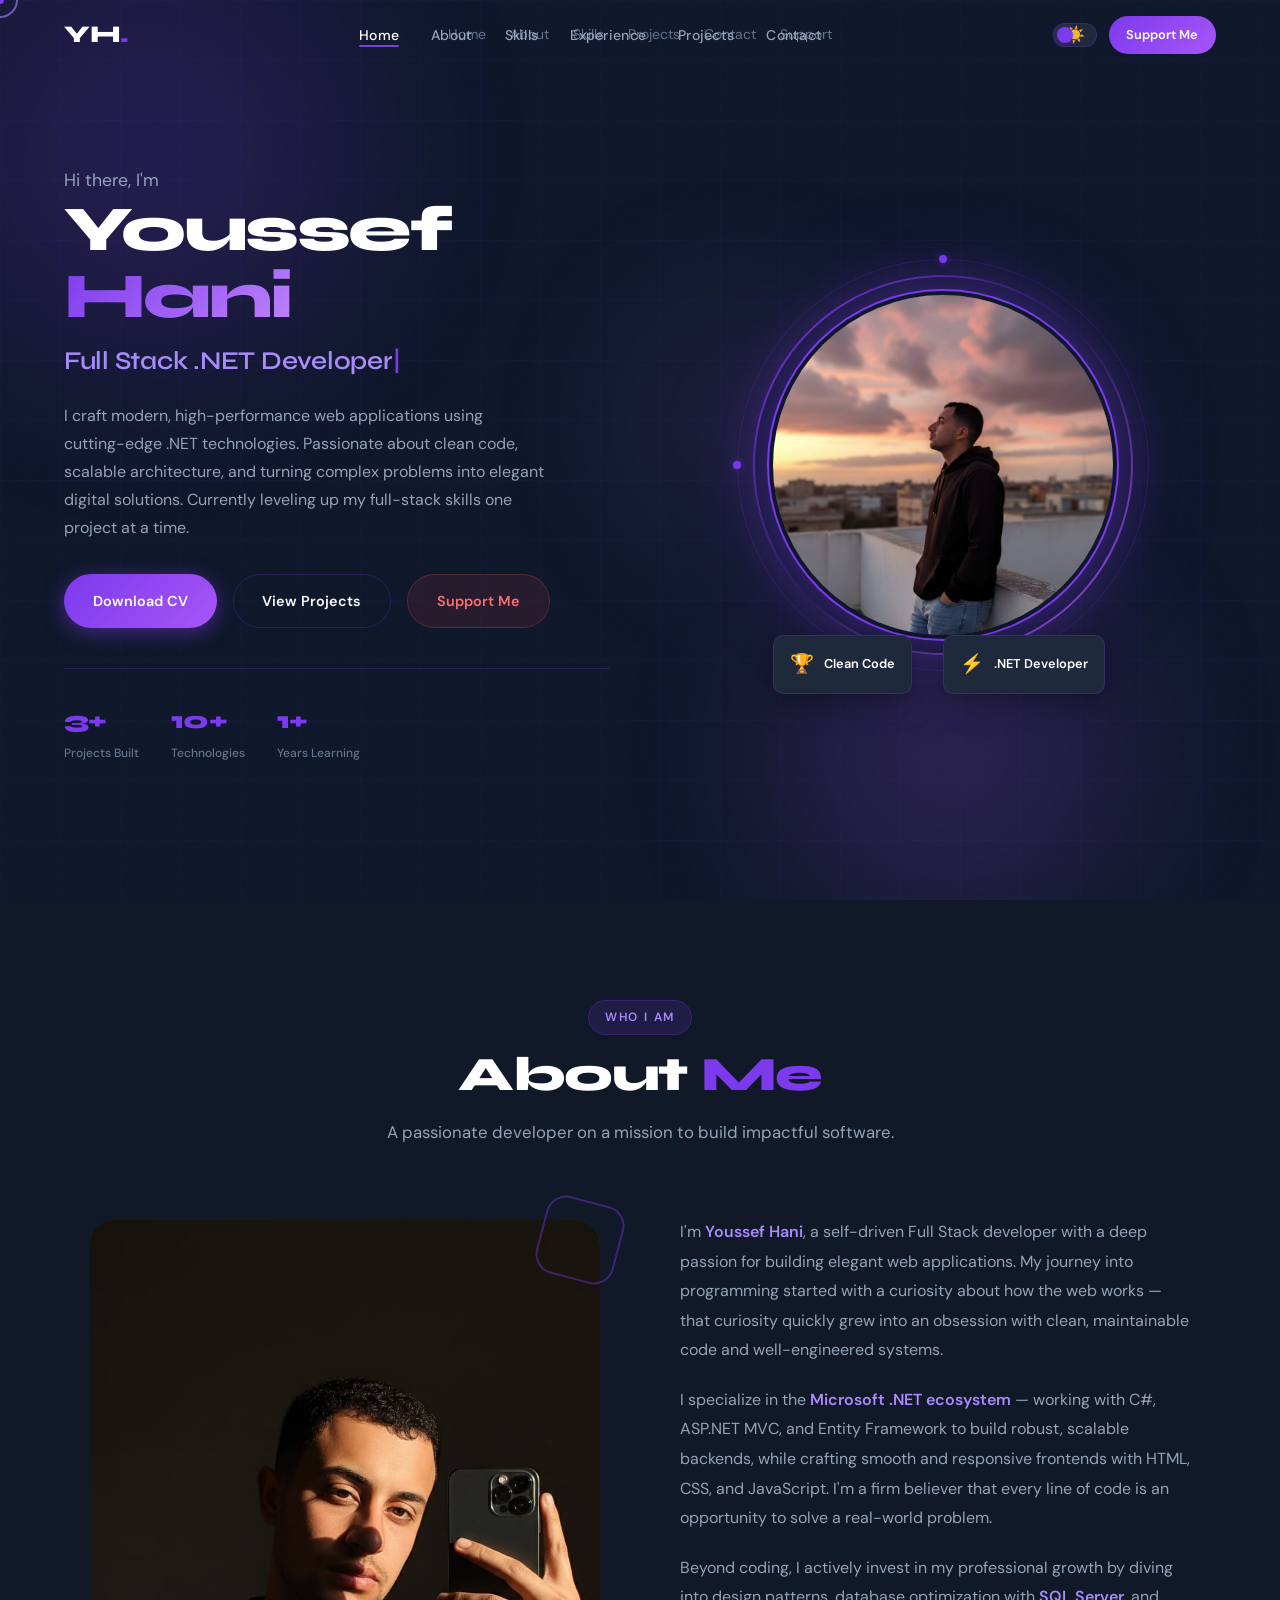
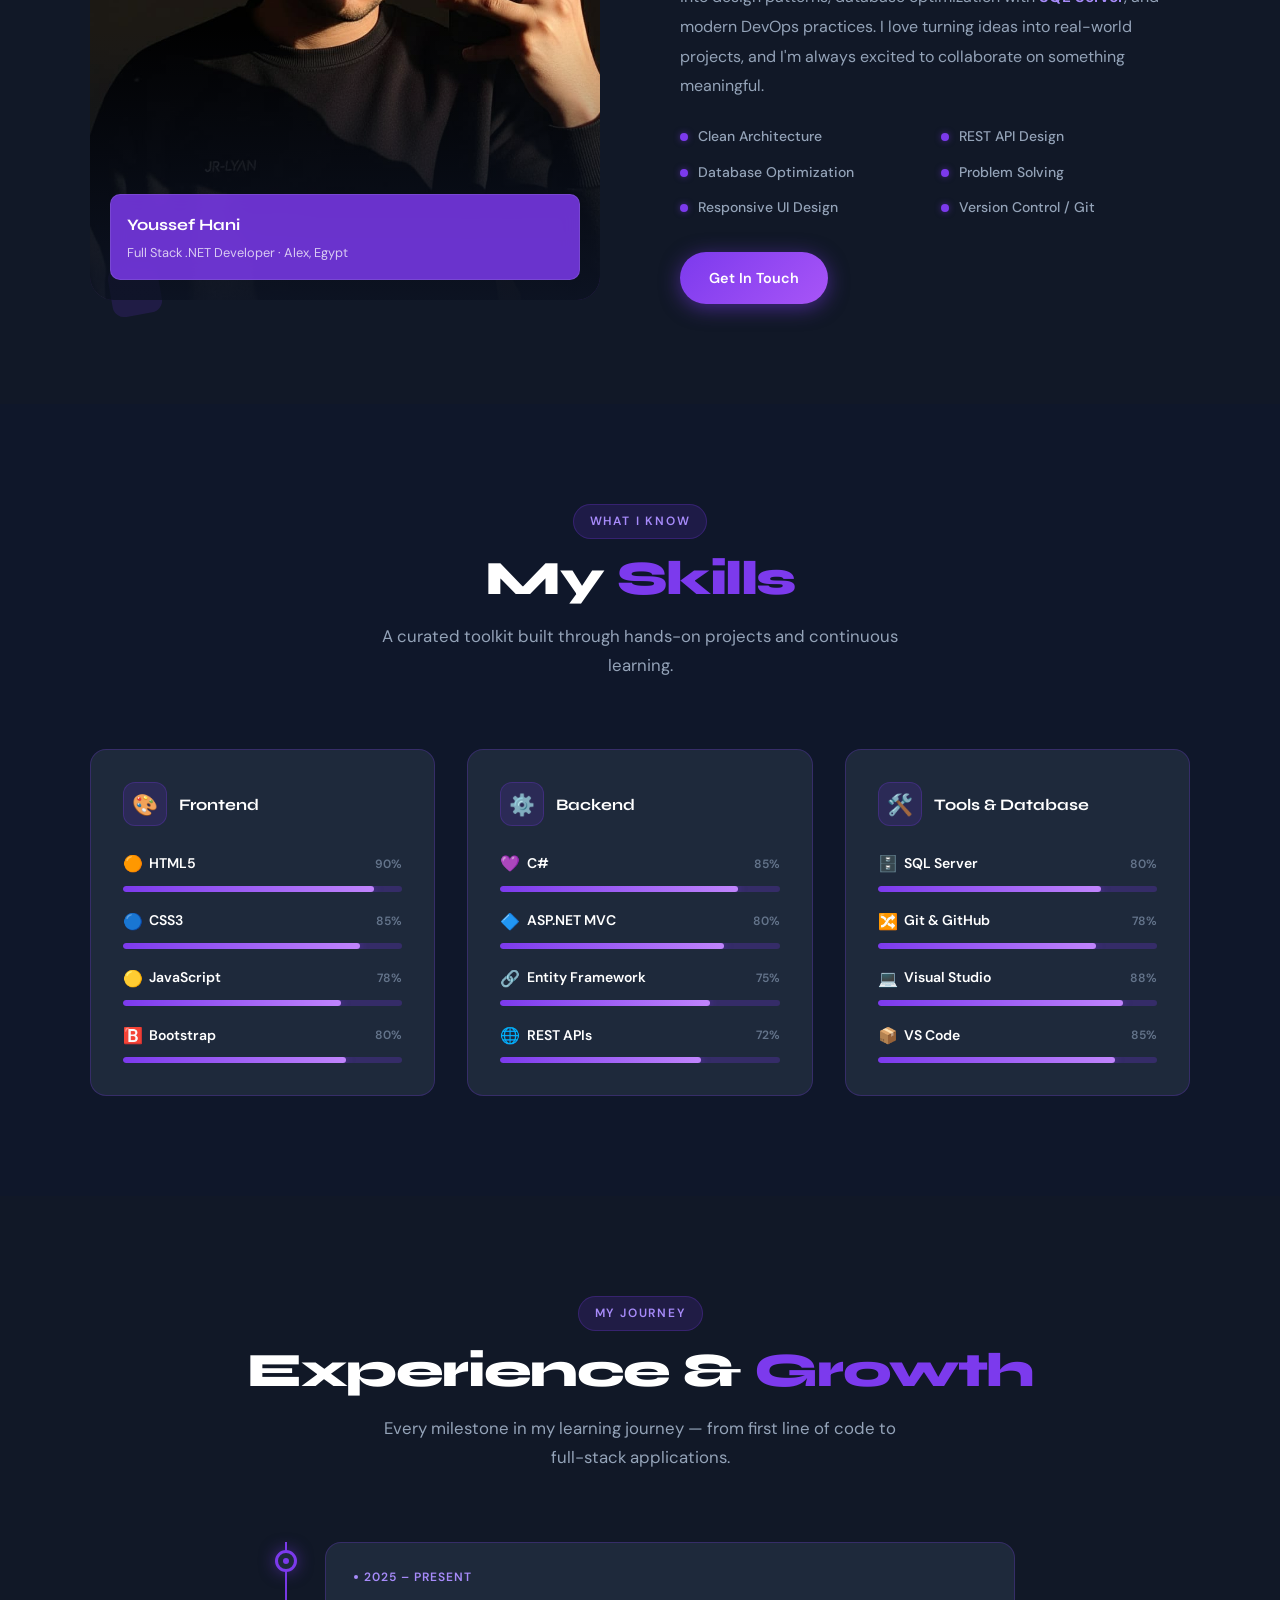
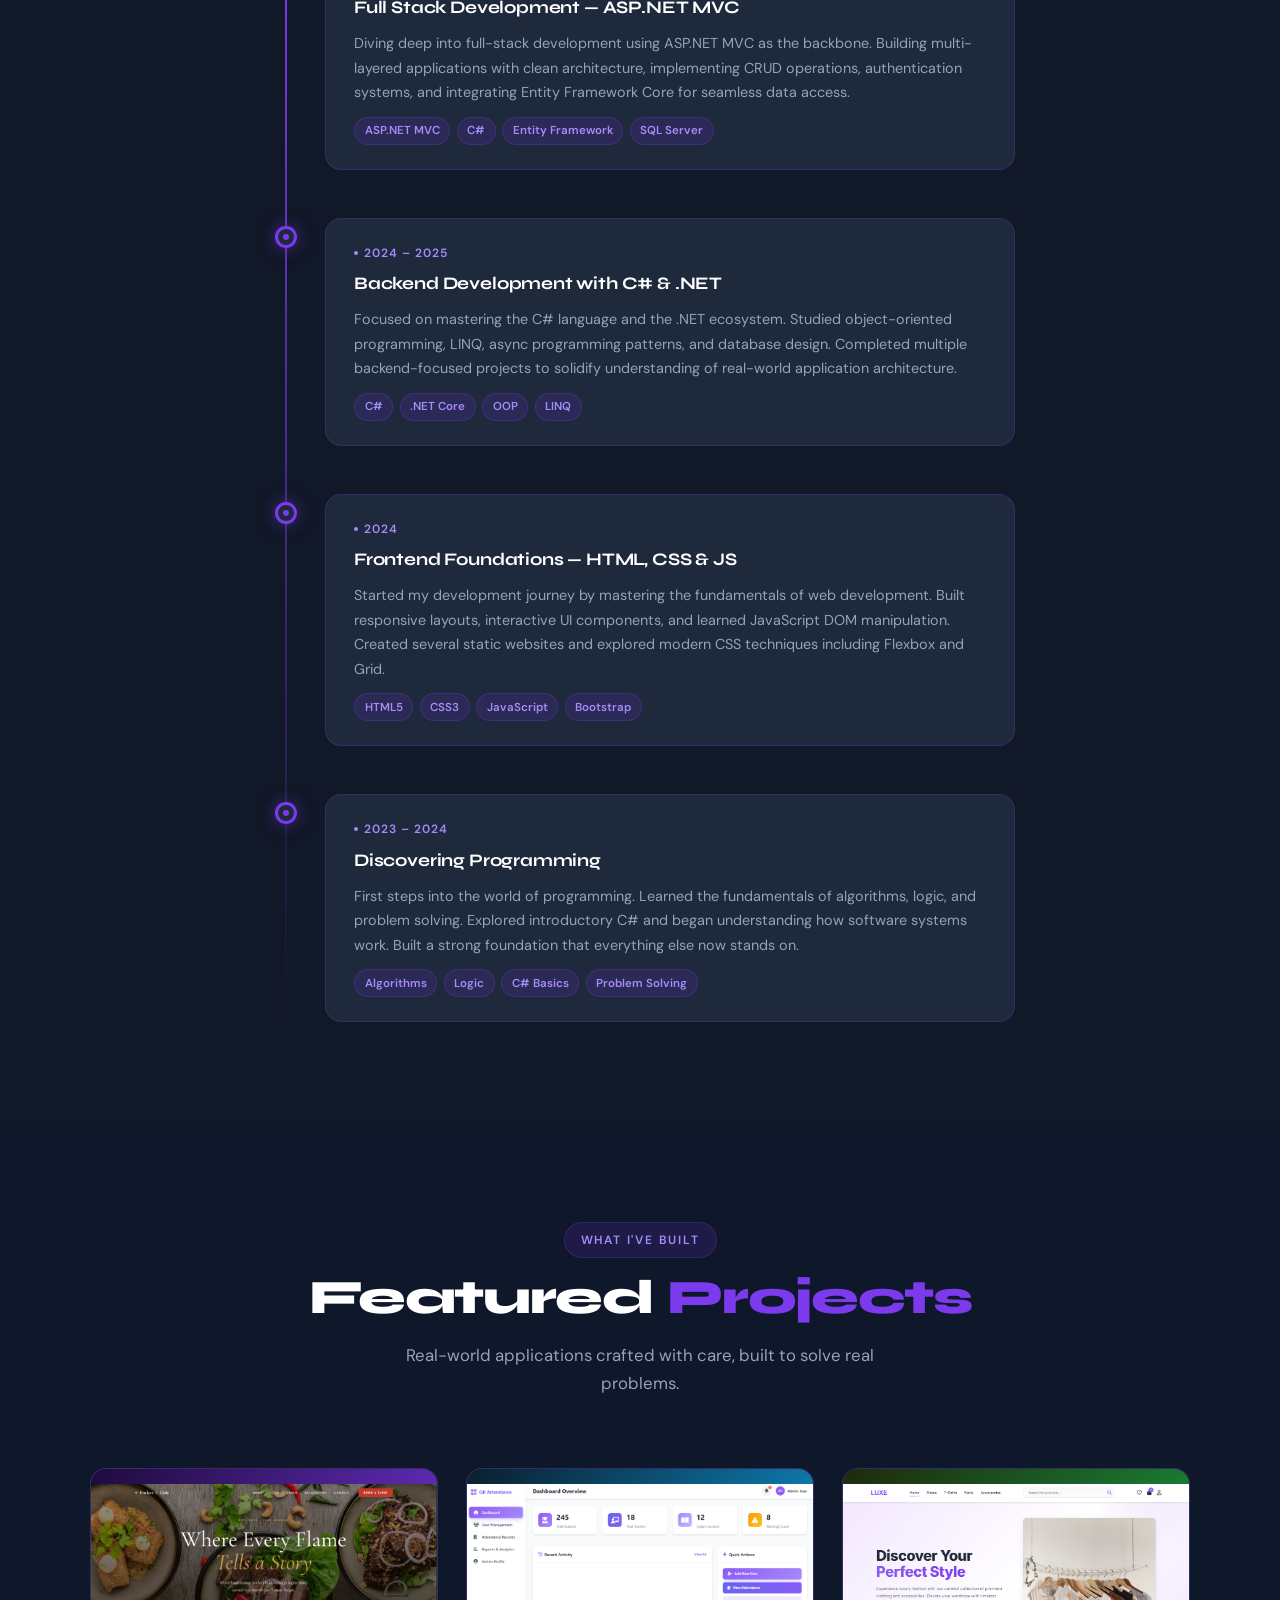
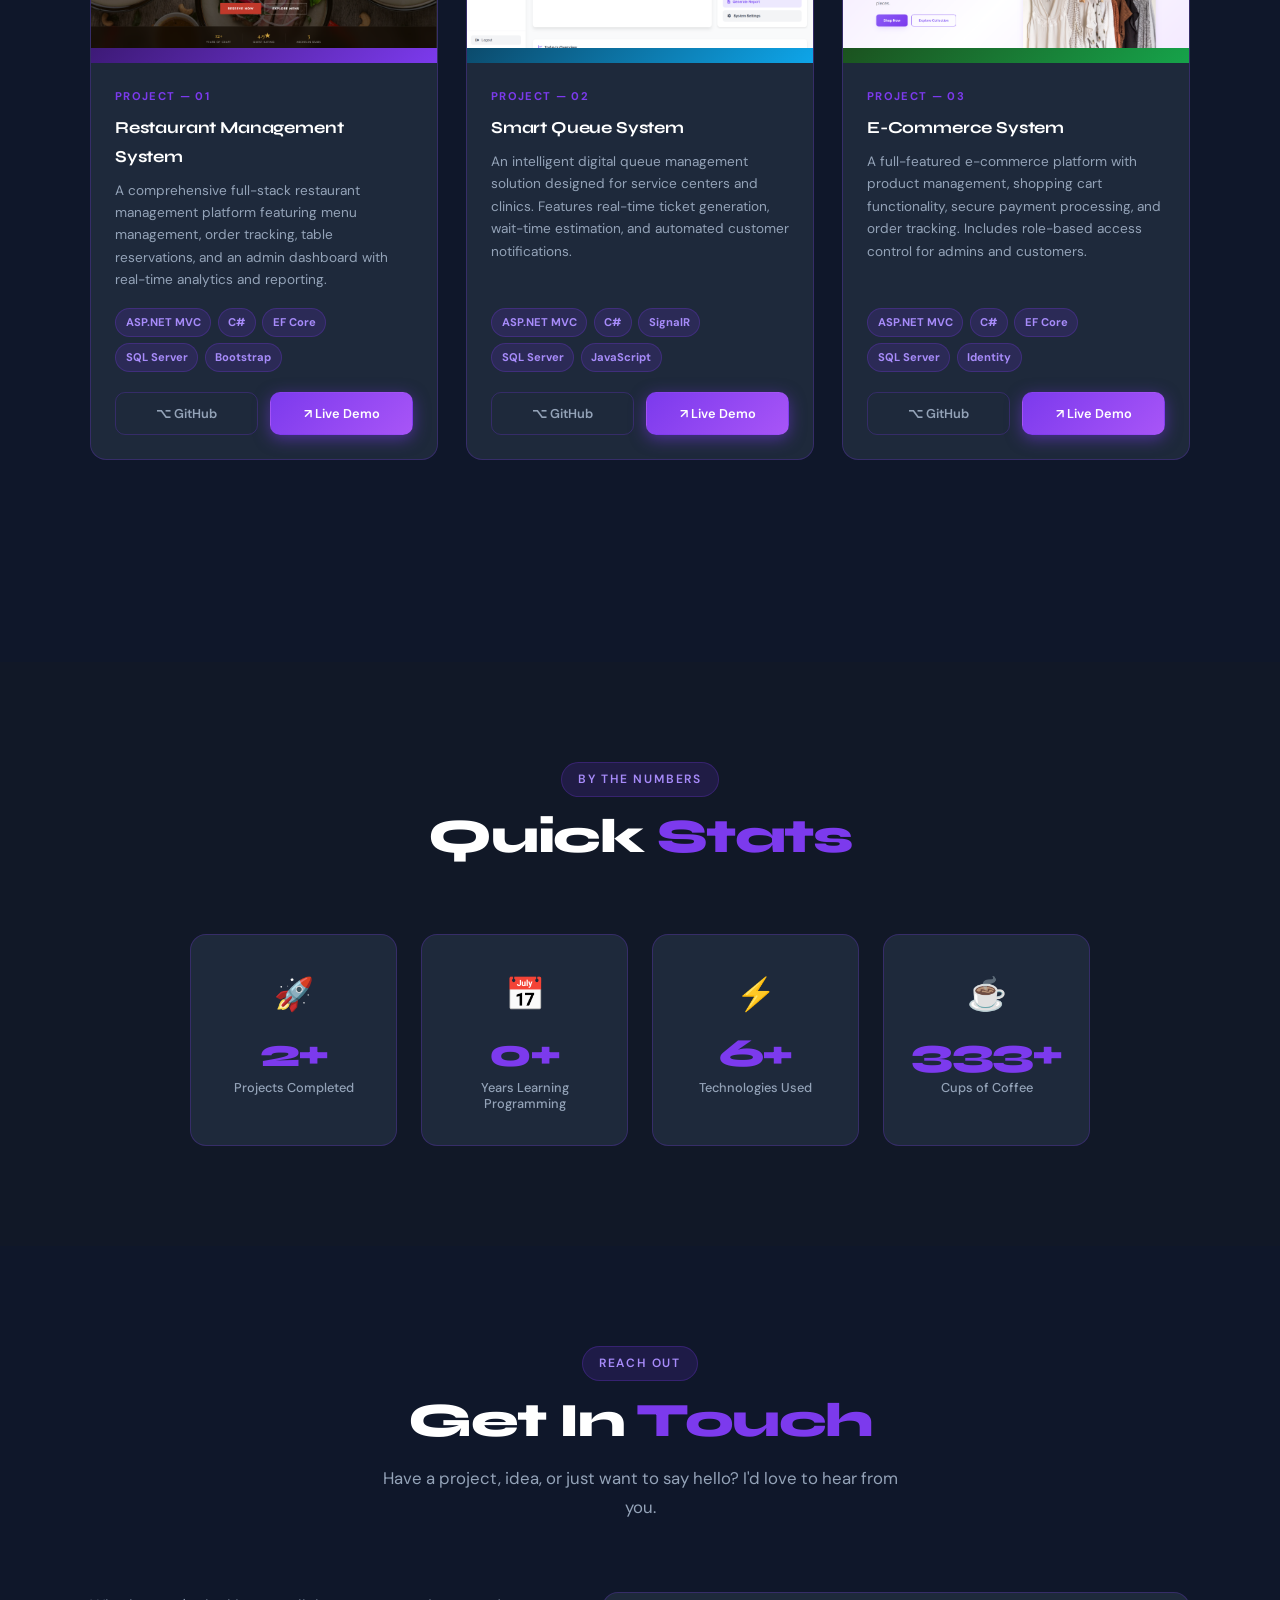
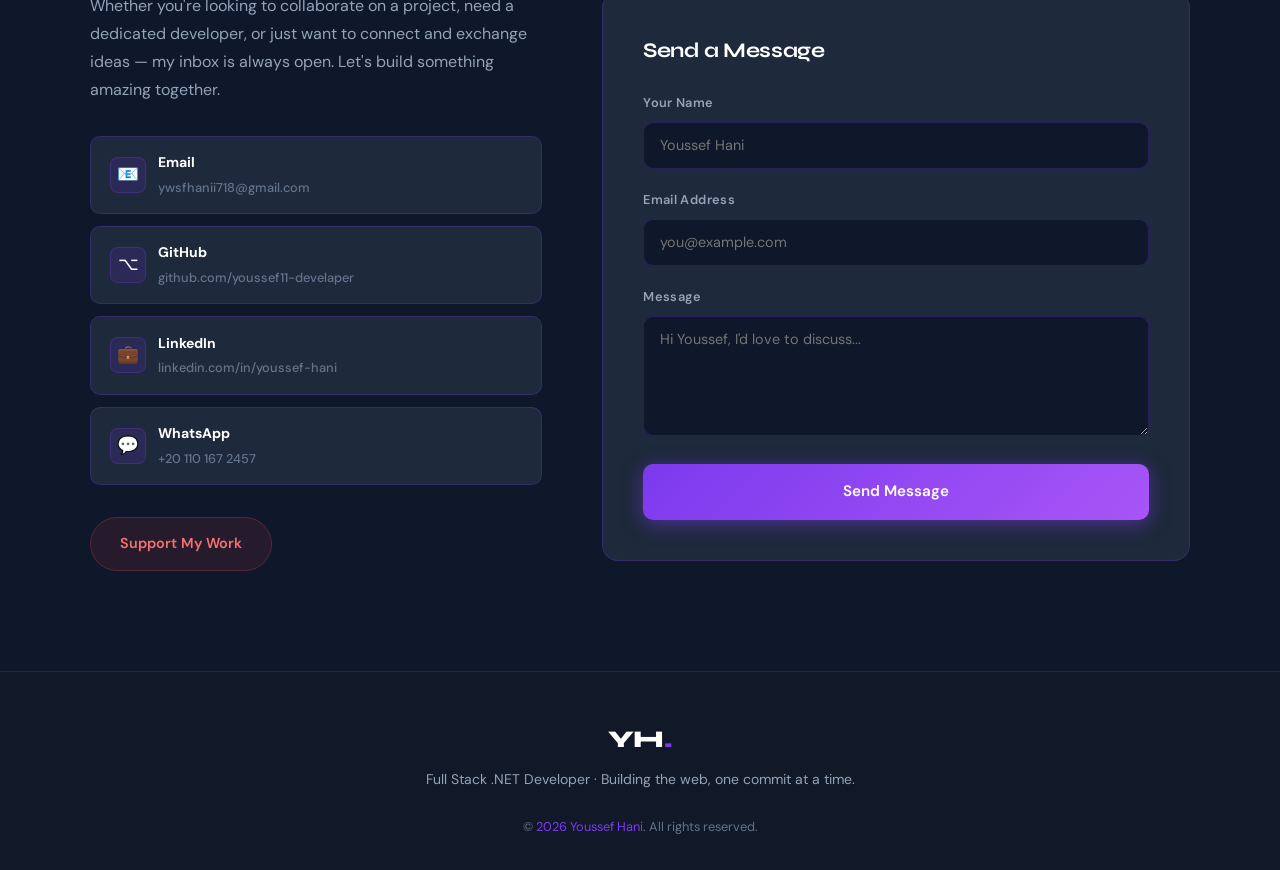
==== commit e335f0d7: "Update CV download link in index.html" ====
--- a/index.html
+++ b/index.html
@@ -84,7 +84,7 @@
       </p>
 
       <div class="hero-btns">
-        <a href="files/Youssef Hani Ahmed Abd Allah final cv4.pdf" download class="btn-primary">
+        <a href="files/Youssef Hani Ahmed Abd Allah final cv5.pdf" download class="btn-primary">
            Download CV
         </a>
         <a href="#projects" class="btn-secondary">
